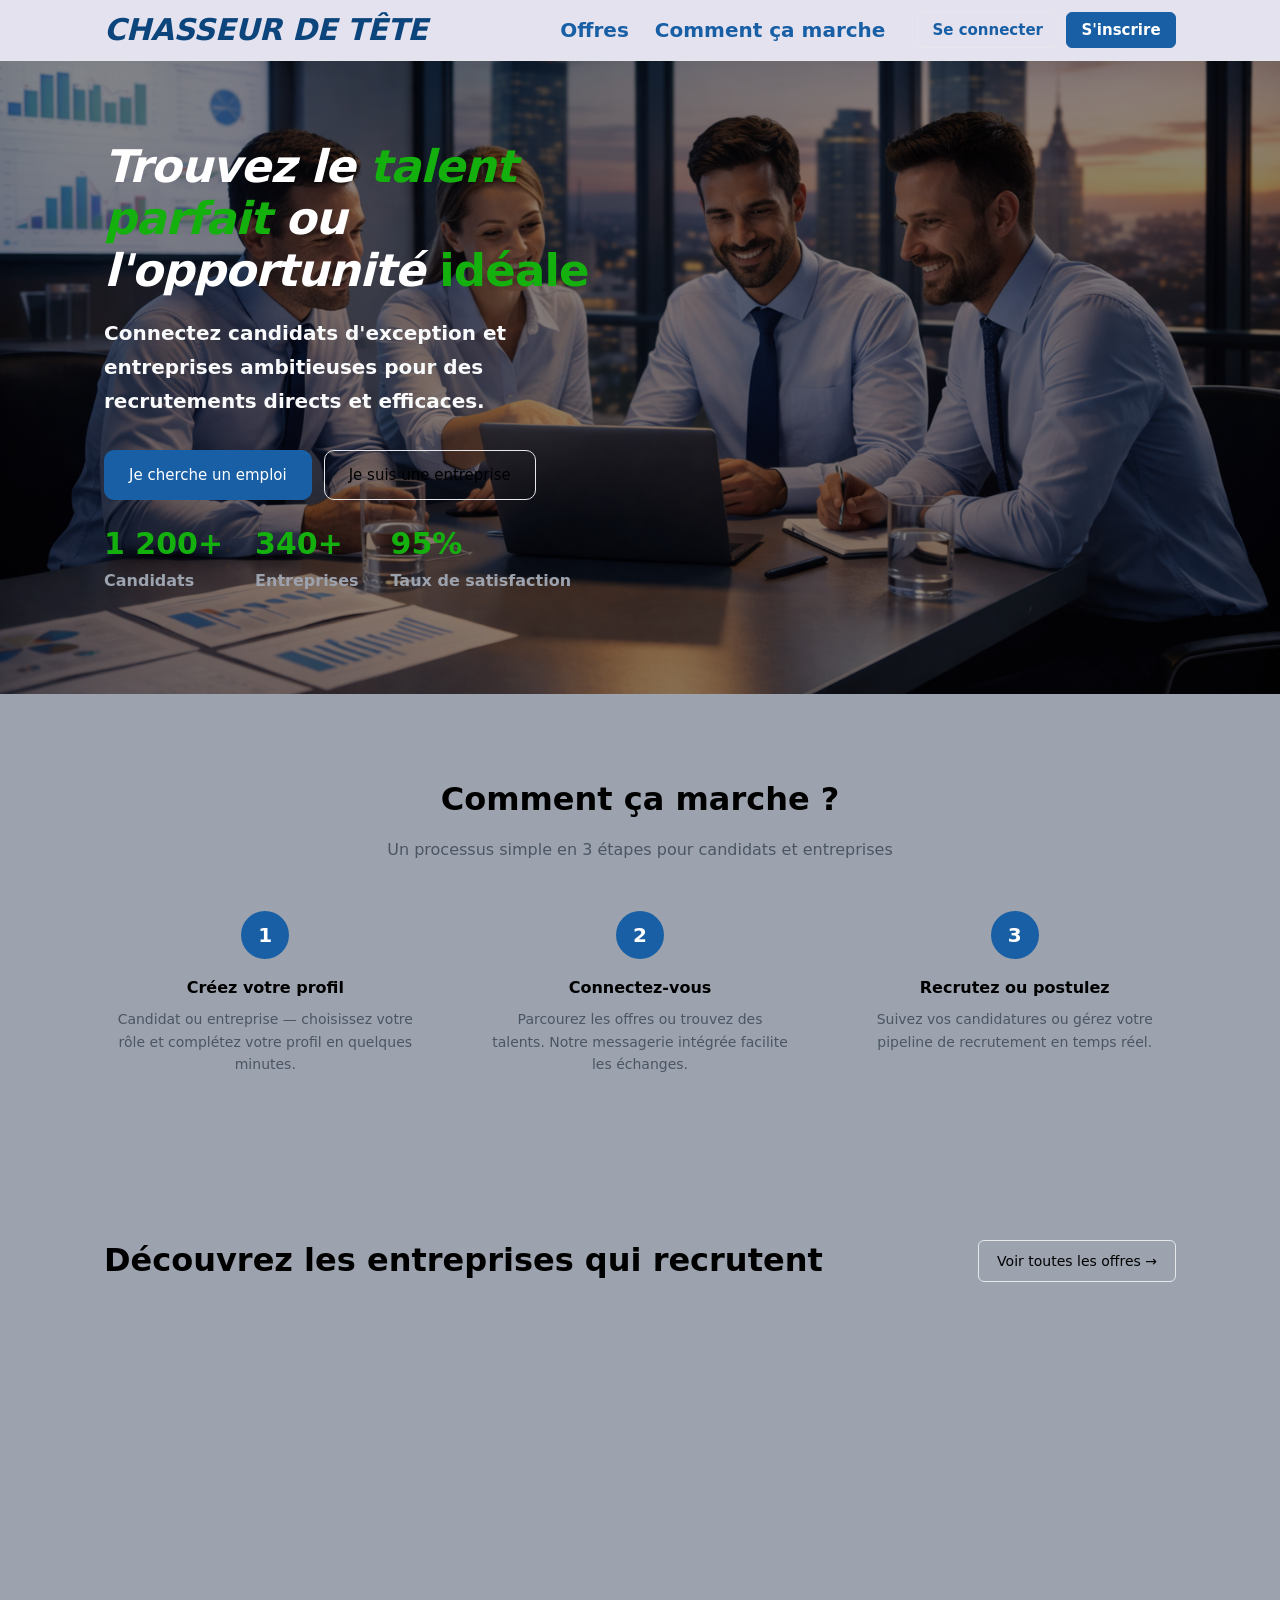
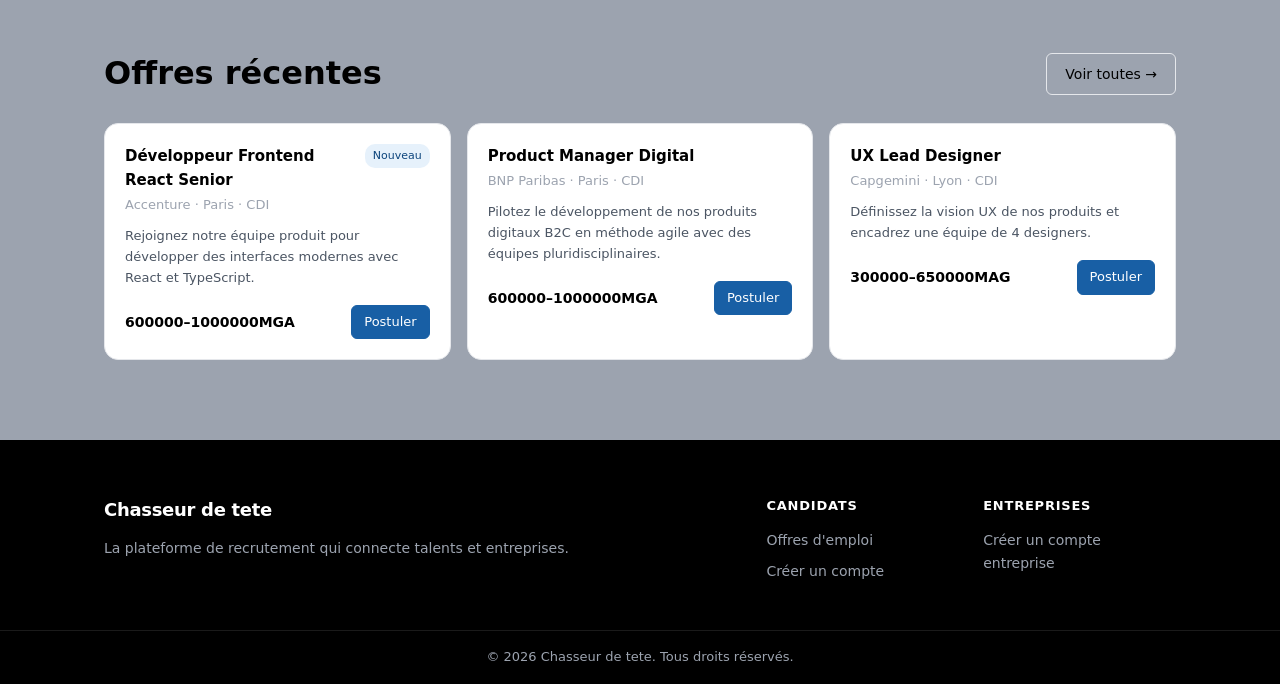
==== projetv/index.html @ a1a057a7 "firt" ====
<!DOCTYPE html>
<html lang="fr">
<head>
  <meta charset="UTF-8" />
  <meta name="viewport" content="width=device-width, initial-scale=1.0" />
  <title>Plateforme de recrutement</title>
  <link rel="stylesheet" href="style.css" />
</head>
<body>

  <!-- ════════ NAVBAR ════════ -->
  <nav class="navbar" id="navbar">
    <div class="container nav-inner">
      <a href="index.html" class="logo"><b><i> CHASSEUR DE TÊTE</i></b></a>
      <ul class="nav-links" id="navLinks">
        <li><a href="offres.html"><b>Offres</b></a></li>
        <li><a href="#comment-ca-marche"><b>Comment ça marche</b></a></li>
        <li id="navAuth">
          <a href="login.html" class="btn btn-outline"><b>Se connecter</b></a>
          <a href="register.html" class="btn btn-primary"><b>S'inscrire</b></a>
        </li>
      </ul>
      <button class="hamburger" id="hamburger" aria-label="Menu">
        <span></span><span></span><span></span>
      </button>
    </div>
  </nav>

  <!-- ════════ HERO ════════ -->
  <section class="hero">
    <div class="container hero-inner">
      <div class="hero-text">
        
        <h1><i>Trouvez le</i>  <span class="accent"><i>talent parfait</i></span> <i>ou l'opportunité</i> <span class="accent">idéale</span></h1>
        <p class="hero-sub"><b>Connectez candidats d'exception et entreprises ambitieuses pour des recrutements directs et efficaces.</b></p>
        <div class="hero-cta">
          <a href="register.html?role=candidat" class="btn btn-primary btn-lg">Je cherche un emploi</a>
          <a href="register.html?role=entreprise" class="btn btn-outline btn-lg">Je suis une entreprise</a>
        </div>
        <div class="hero-stats">
          <div class="stat"><span class="stat-num">1 200+</span><span class="stat-lbl"><b>Candidats</b></span></div>
          <div class="stat"><span class="stat-num">340+</span><span class="stat-lbl"><b>Entreprises</b></span></div>
          <div class="stat"><span class="stat-num">95%</span><span class="stat-lbl"><b>Taux de satisfaction</b></span></div>
        </div>
      </div>
      
    </div>
  </section>

  <!-- ════════ COMMENT ÇA MARCHE ════════ -->
  <section class="section" id="comment-ca-marche">
    <div class="container">
      <h2 class="section-title">Comment ça marche ?</h2>
      <p class="section-sub">Un processus simple en 3 étapes pour candidats et entreprises</p>
      <div class="steps">
        <div class="step">
          <div class="step-num">1</div>
          <h3>Créez votre profil</h3>
          <p>Candidat ou entreprise — choisissez votre rôle et complétez votre profil en quelques minutes.</p>
        </div>
        <div class="step-arrow">→</div>
        <div class="step">
          <div class="step-num">2</div>
          <h3>Connectez-vous</h3>
          <p>Parcourez les offres ou trouvez des talents. Notre messagerie intégrée facilite les échanges.</p>
        </div>
        <div class="step-arrow">→</div>
        <div class="step">
          <div class="step-num">3</div>
          <h3>Recrutez ou postulez</h3>
          <p>Suivez vos candidatures ou gérez votre pipeline de recrutement en temps réel.</p>
        </div>
      </div>
    </div>
  </section>

  <!-- ════════ ENTREPRISES INSCRITES ════════ -->
  <section class="section">
    <div class="container">
      <div class="section-header">
        <h2 class="section-title">Découvrez les entreprises qui recrutent</h2>
        <a href="offres.html" class="btn btn-outline">Voir toutes les offres →</a>
      </div>
      <div class="companies-grid" id="companiesGrid">
        <p class="empty-state">Chargement…</p>
      </div>
      <p class="text-sm text-muted" style="margin-top:16px">Les candidats doivent créer un compte pour postuler aux offres.</p>
    </div>
  </section>

  <!-- ════════ OFFRES RÉCENTES ════════ -->
  <section class="section bg-gray">
    <div class="container">
      <div class="section-header">
        <h2 class="section-title">Offres récentes</h2>
        <a href="offres.html" class="btn btn-outline">Voir toutes →</a>
      </div>
      <div class="offres-grid" id="offresGrid">
        <div class="offre-card">
          <div class="offre-top">
            <div>
              <h3 class="offre-titre">Développeur Frontend React Senior</h3>
              <p class="offre-meta">Accenture · Paris · CDI</p>
            </div>
            <span class="tag tag-blue">Nouveau</span>
          </div>
          <p class="offre-desc">Rejoignez notre équipe produit pour développer des interfaces modernes avec React et TypeScript.</p>
          <div class="offre-footer">
            <span class="salary">600000–1000000MGA</span>
            <a href="login.html" class="btn btn-primary btn-sm">Postuler</a>
          </div>
        </div>
        <div class="offre-card">
          <div class="offre-top">
            <div>
              <h3 class="offre-titre">Product Manager Digital</h3>
              <p class="offre-meta">BNP Paribas · Paris · CDI</p>
            </div>
          </div>
          <p class="offre-desc">Pilotez le développement de nos produits digitaux B2C en méthode agile avec des équipes pluridisciplinaires.</p>
          <div class="offre-footer">
            <span class="salary">600000–1000000MGA</span>
            <a href="login.html" class="btn btn-primary btn-sm">Postuler</a>
          </div>
        </div>
        <div class="offre-card">
          <div class="offre-top">
            <div>
              <h3 class="offre-titre">UX Lead Designer</h3>
              <p class="offre-meta">Capgemini · Lyon · CDI</p>
            </div>
          </div>
          <p class="offre-desc">Définissez la vision UX de nos produits et encadrez une équipe de 4 designers.</p>
          <div class="offre-footer">
            <span class="salary">300000–650000MAG</span>
            <a href="login.html" class="btn btn-primary btn-sm">Postuler</a>
          </div>
        </div>
      </div>
    </div>
  </section>

  <!-- ════════ FOOTER ════════ -->
  <footer class="footer">
    <div class="container footer-inner">
      <div class="footer-brand">
        <span class="logo">Chasseur de tete</span>
        <p>La plateforme de recrutement qui connecte talents et entreprises.</p>
      </div>
      <div class="footer-links">
        <div>
          <h4>Candidats</h4>
          <a href="offres.html">Offres d'emploi</a>
          <a href="register.html?role=candidat">Créer un compte</a>
        </div>
        <div>
          <h4>Entreprises</h4>
          <a href="register.html?role=entreprise">Créer un compte entreprise</a>
        </div>
      </div>
    </div>
    <div class="footer-bottom">
      <p>© 2026 Chasseur de tete. Tous droits réservés.</p>
    </div>
  </footer>

  <script src="main.js"></script>
  <script>
    async function loadCompanies() {
      const grid = document.getElementById('companiesGrid');
      if (!grid) return;
      grid.innerHTML = '<p class="empty-state">Chargement…</p>';
      try {
        const data = await HH.api('/entreprises/populaires');
        const companies = data.entreprises || [];
        if (!companies.length) {
          grid.innerHTML = '<p class="empty-state">Aucune entreprise visible pour le moment.</p>';
          return;
        }
        grid.innerHTML = companies.map(company => `
          <a href="offres.html?entreprise_id=${company.id}" class="company-card-link">
            <div class="company-card">
              <div class="company-logo">
                ${company.logo_url ? `<img src="${company.logo_url}" alt="Logo ${company.nom}" />` : `<span>${(company.nom || '??').slice(0,2).toUpperCase()}</span>`}
              </div>
              <div class="company-info">
                <h3>${company.nom || 'Entreprise'}</h3>
                <p>${company.secteur || 'Secteur non précisé'}</p>
              </div>
              <span class="tag tag-green">${company.offres_disponibles || 0} poste${company.offres_disponibles > 1 ? 's' : ''}</span>
            </div>
          </a>
        `).join('');
      } catch (err) {
        grid.innerHTML = '<p class="empty-state">Impossible de charger les entreprises.</p>';
      }
    }
    loadCompanies();
  </script>
</body>
</html>
---- projetv/style.css ----
/* ══════════════════════════════════════
   HeadHunter — Design System CSS
   ══════════════════════════════════════ */

/* ─── Reset & Base ─────────────────── */

*, *::before, *::after { box-sizing: border-box; margin: 0; padding: 0; }
:root {
  --blue-50:  #E6F1FB; --blue-400: #378ADD; --blue-600: #185FA5; --blue-800: #0C447C;
  --teal-50:  #E1F5EE; --teal-600: #14b10e;
  --amber-50: #FAEEDA; --amber-600:#382102;
  --gray-50:  #f9fafb; --gray-100: #F3F4F6; --gray-200: #E5E7EB;
  --gray-400: #9CA3AF; --gray-600: #4B5563; --gray-900: #000000;
  --green-50: #EAF3DE; --green-700:#27500A;
  --red-50:   #FCEBEB; --red-600:  #6b0202;
  --white:    #FFFFFF;
  --radius-sm: 6px; --radius-md: 10px; --radius-lg: 14px;
  --shadow:   0 1px 3px rgba(0,0,0,.08), 0 1px 2px rgba(0,0,0,.04);
  --shadow-md:0 4px 16px rgba(0,0,0,.08);
  --font: 'Inter', system-ui, -apple-system, sans-serif;
  --transition: .15s ease;
}
html { scroll-behavior: smooth; }
body { font-family: var(--font); font-size: 15px; color: var(--gray-900); background: var(--white); line-height: 1.6; }
a { text-decoration: none; color: inherit; }
img { max-width: 100%; }
ul { list-style: none; }

/* ─── Container ─────────────────────── */
.container { max-width: 1120px; margin: 0 auto; padding: 0 24px; }
.section { padding: 80px 0; }
.bg-gray { background: var(--gray-50); }

/* ─── Login page background ───────────────── */
.form-page { position: relative; min-height: 100vh; display: flex; align-items: center; justify-content: center; background-image: url('3.png'); background-size: cover; background-position: center; background-repeat: no-repeat; }
.form-page::after { content: ''; position: absolute; inset: 0; background: rgba(0,0,0,0.45); }
.form-card { position: relative; z-index: 1; }

.form-card { max-width: 430px; width: 100%; padding: 30px; background: rgba(255,255,255,0.95); border-radius: var(--radius-md); box-shadow: var(--shadow-md); }
.form-title { font-size: 28px; margin-bottom: 10px; }
.form-sub { color: var(--gray-600); margin-bottom: 24px; }

/* ─── Buttons ───────────────────────── */
.btn {
  display: inline-flex; align-items: center; justify-content: center;
  gap: 6px; padding: 9px 18px; border-radius: var(--radius-sm);
  font-size: 14px; font-weight: 500; cursor: pointer;
  border: 1px solid transparent; transition: all var(--transition);
  white-space: nowrap;
}
.nav-links .btn {
  min-width: 110px; max-width: 150px; font-size: 15px; line-height: 1.2;
  padding: 8px 14px;
  text-align: center;
}
.btn-primary { background: var(--blue-600); color: var(--white); border-color: var(--blue-600); }
.nav-links li a.btn-primary { color: var(--white); }
.btn-primary:hover { background: var(--blue-800); border-color: var(--blue-800); }
.btn-outline { background: transparent; color: var(--gray-900); border-color: var(--gray-200); }
.btn-outline:hover { background: var(--gray-100); }
.btn-lg { padding: 12px 24px; font-size: 15px; border-radius: var(--radius-md); }
.btn-sm { padding: 6px 12px; font-size: 13px; }
.btn-danger { background: var(--red-50); color: var(--red-600); border-color: #F09595; }
.btn-danger:hover { background: #F7C1C1; }
.btn-success { background: var(--green-50); color: var(--green-700); border-color: #C0DD97; }
.btn:disabled { opacity: .55; cursor: not-allowed; }

/* ─── Navbar ────────────────────────── */
.navbar {
  position: sticky; top: 0; z-index: 100;
  background: rgb(228, 226, 238); backdrop-filter: blur(10px);
  border-bottom: 1px solid var(--gray-200);
}
.nav-inner { display: flex; align-items: center; height: 60px; gap: 32px; }
.logo { font-size: 30px; font-weight: 600; color: var(--blue-800); letter-spacing: -.3px; }
.nav-links { display: flex; align-items: center; gap: 6px; margin-left: auto; }
.nav-links li a { font-size: 20px; color: var(--blue-600); padding: 6px 10px; border-radius: var(--radius-sm); }
.nav-links li a:hover { color: var(--gray-900); background: var(--gray-100); }
.nav-links #navAuth { display: flex; gap: 8px; margin-left: 16px; }
.hamburger { display: none; flex-direction: column; gap: 5px; background: none; border: none; cursor: pointer; padding: 4px; }
.hamburger span { display: block; width: 22px; height: 2px; background: var(--gray-600); border-radius: 2px; transition: var(--transition); }

/* ─── Hero ──────────────────────────── ato manovalokooo soratra bee amn acceuil io s fond */
.hero { position: relative; padding: 80px 0 100px; overflow: hidden; background-image: url('oz.png'); background-size: cover; background-position: center; background-repeat: no-repeat; }
.hero::after { content: ''; position: absolute; inset: 0; background: rgba(0,0,0,0.45); pointer-events: none; }
.hero-inner { position: relative; z-index: 1; display: grid; grid-template-columns: 1fr 1fr; gap: 64px; align-items: center; }
.hero-text { max-width: 520px; }
.badge { display: inline-block; font-size: 12px; font-weight: 500; padding: 4px 12px; background: var(--blue-50); color: var(--blue-800); border: 1px solid #B5D4F4; border-radius: 20px; margin-bottom: 20px; }
h1 { font-size: 45px; font-weight: 650; line-height: 1.15; letter-spacing: -.8px; color: var(--white); margin-bottom: 20px; }
.accent { color: var(--teal-600); } /* etooooooooooo*/
.hero-sub { font-size: 20px; color: var(--gray-50); line-height: 1.7; margin-bottom: 32px; }
.hero-cta { display: flex; gap: 12px; flex-wrap: wrap; margin-bottom: 20px; }
.hero-stats { display: flex; gap: 32px; }
.stat { display: flex; flex-direction: column; }
.stat-num { font-size: 30px; font-weight: 700; color: var(--teal-600); }
.stat-lbl { font-size: 16px; color: var(--gray-400); }

/* Hero visual */
.hero-visual { position: relative; height: 380px; }
.hero-card {
  position: absolute; background: var(--white); border: 1px solid var(--gray-200);
  border-radius: var(--radius-lg); padding: 16px 20px; display: flex;
  align-items: center; gap: 12px; box-shadow: var(--shadow-md);
  min-width: 260px;
}
.hero-card.offset  { top: 120px; right: 0; }
.hero-card.offset2 { top: 240px; left: 40px; flex-direction: column; align-items: flex-start; }
.card-avatar {
  width: 40px; height: 40px; border-radius: 50%; background: var(--blue-50);
  color: var(--blue-800); display: flex; align-items: center; justify-content: center;
  font-size: 13px; font-weight: 600; flex-shrink: 0;
}
.card-avatar.amber { background: var(--amber-50); color: var(--amber-600); }
.card-name { font-size: 14px; font-weight: 500; color: var(--gray-900); }
.card-role { font-size: 12px; color: var(--gray-400); }
.card-title { font-size: 14px; font-weight: 500; color: var(--gray-900); }
.card-company { font-size: 12px; color: var(--gray-400); margin: 4px 0 10px; }
.badge-green { font-size: 11px; padding: 3px 8px; background: var(--green-50); color: var(--green-700); border-radius: 10px; margin-left: auto; }
.badge-blue  { font-size: 11px; padding: 3px 8px; background: var(--blue-50);  color: var(--blue-800);  border-radius: 10px; margin-left: auto; }

/* ─── Sections ──────────────────────── */
.section{background-color: var(--gray-400);}
.section-title { font-size: 32px; font-weight: 700; text-align: center; margin-bottom: 12px; }
.section-sub   { text-align: center; color: var(--gray-600); margin-bottom: 48px; font-size: 16px; }
.section-header { display: flex; justify-content: space-between; align-items: center; margin-bottom: 24px; }
.section-header .section-title { margin-bottom: 0; text-align: left; }

/* Steps */
.steps { display: flex; align-items: flex-start; gap: 16px; }
.step { flex: 1; text-align: center; padding: 0 12px; }
.step-num { width: 48px; height: 48px; border-radius: 50%; background: var(--blue-600); color: var(--white); font-size: 20px; font-weight: 700; display: flex; align-items: center; justify-content: center; margin: 0 auto 16px; }
.step h3 { font-size: 16px; font-weight: 600; margin-bottom: 8px; }
.step p  { font-size: 14px; color: var(--gray-600); }
.step-arrow { font-size: 24px; color: var(--gray-400); margin-top: 14px; flex-shrink: 0; }

/* ─── Offres Grid ───────────────────── */
.offres-grid { display: grid; grid-template-columns: repeat(3, 1fr); gap: 16px; }
.offre-card  { background: var(--white); border: 1px solid var(--gray-200); border-radius: var(--radius-lg); padding: 20px; transition: box-shadow var(--transition); }
.offre-card:hover { box-shadow: var(--shadow-md); }
.offre-top   { display: flex; justify-content: space-between; align-items: flex-start; gap: 10px; margin-bottom: 10px; }
.offre-titre { font-size: 15px; font-weight: 600; color: var(--gray-900); }
.offre-meta  { font-size: 13px; color: var(--gray-400); margin-top: 3px; }
.offre-desc  { font-size: 13px; color: var(--gray-600); line-height: 1.6; margin-bottom: 16px; }
.offre-footer{ display: flex; justify-content: space-between; align-items: center; }
.salary      { font-size: 14px; font-weight: 600; color: var(--gray-900); }
.tag         { font-size: 11px; padding: 3px 8px; border-radius: 10px; white-space: nowrap; }
.tag-blue    { background: var(--blue-50); color: var(--blue-800); }
.tag-green   { background: var(--green-50); color: var(--green-700); }
.tag-amber   { background: var(--amber-50); color: var(--amber-600); }
.tag-gray    { background: var(--gray-100); color: var(--gray-600); }
.tag-red     { background: var(--red-50); color: var(--red-600); }

/* ─── Forms ─────────────────────────── login atooooooooooooooooooooooooooooooooooo */
.form-page { position: relative; min-height: 100vh; display: flex; align-items: center; justify-content: center; background-image: url('3.png'); background-size: cover; background-position: center; background-repeat: no-repeat; padding: 24px; }
.form-page::after { content: ''; position: absolute; inset: 0; background: rgba(0,0,0,0.45); }
.form-card { position: relative; z-index: 1; background-color: #fcfffe; border: 1px solid var(--gray-900); border-radius: var(--radius-lg); padding: 36px 32px; width: 100%; max-width: 440px; }
.form-logo { text-align: center; margin-bottom: 24px; }
.form-logo .logo { font-size: 18px; }
.form-title { font-size: 25px; color: #000000;   font-weight: 600; text-align: center; margin-bottom: 6px; }
.form-sub   { font-size: 14px; color: var(--blue-800); text-align: center; margin-bottom: 24px; }
.form-group { margin-bottom: 16px; }
.form-label { display: block; font-size: 11px; font-weight: 500; text-transform: uppercase; letter-spacing: .04em; color: var(--gray-900); margin-bottom: 6px; }
.form-input {
  width: 100%; height: 40px; padding: 0 12px; font-size: 14px;
  border: 1px solid var(--gray-900); border-radius: var(--radius-sm);
  background: var(--gray-50); color: var(--gray-900);
  transition: border-color var(--transition), box-shadow var(--transition);
  outline: none;
}
.form-input:focus { border-color: var(--blue-400); box-shadow: 0 0 0 3px rgba(55,138,221,.12); background: var(--white); }

.companies-grid { display: grid; grid-template-columns: repeat(4, minmax(0, 1fr)); gap: 16px; }
.company-card-link { text-decoration: none; color: inherit; display: block; }
.company-card-link:hover .company-card { box-shadow: var(--shadow-md); transform: translateY(-2px); }
.company-card { display: flex; align-items: center; gap: 14px; padding: 18px; background: var(--white); border: 1px solid var(--gray-200); border-radius: var(--radius-lg); transition: box-shadow var(--transition), transform var(--transition); }
.company-card:hover { box-shadow: var(--shadow-md); }
.company-logo { width: 56px; height: 56px; min-width: 56px; border-radius: 16px; background: var(--gray-100); display: flex; align-items: center; justify-content: center; overflow: hidden; }
.company-logo img { width: 100%; height: 100%; object-fit: cover; }
.company-logo span { font-size: 18px; font-weight: 700; color: var(--gray-700); }
.company-info h3 { font-size: 16px; margin: 0 0 4px; }
.company-info p { margin: 0; font-size: 13px; color: var(--gray-500); }
@media (max-width: 1024px) {
  .companies-grid { grid-template-columns: repeat(2, minmax(0, 1fr)); }
}
@media (max-width: 720px) {
  .companies-grid { grid-template-columns: 1fr; }
  .company-card { flex-direction: column; align-items: flex-start; }
}
.form-input.error { border-color: #E24B4A; }
textarea.form-input { height: auto; padding: 10px 12px; resize: vertical; }
select.form-input  { cursor: pointer; }
.form-error { font-size: 12px; color: var(--red-600); margin-top: 4px; }
.form-btn   { width: 100%; margin-top: 8px; }
.form-divider { display: flex; align-items: center; gap: 12px; margin: 20px 0; }
.form-divider::before, .form-divider::after { content: ''; flex: 1; height: 1px; background: var(--gray-200); }
.form-divider span { font-size: 12px; color: var(--gray-400); }
.form-link { text-align: center; font-size: 13px; color: var(--gray-400); margin-top: 20px; }
.form-link a { color: var(--blue-600); font-weight: 500; }
.form-link a:hover { text-decoration: underline; }

/* Password input with toggle */
.password-input-container {
  position: relative;
  display: flex;
  align-items: center;
}
.password-toggle {
  position: absolute;
  right: 12px;
  top: 50%;
  transform: translateY(-50%);
  background: none;
  border: none;
  cursor: pointer;
  padding: 4px;
  color: var(--gray-400);
  font-size: 16px;
  transition: color var(--transition);
  display: flex;
  align-items: center;
  justify-content: center;
}
.password-toggle:hover {
  color: var(--gray-600);
}
.password-toggle .eye-icon {
  font-size: 18px;
  line-height: 1;
}
.form-input.with-password-toggle {
  padding-right: 44px;
}

/* Role selector */
.role-grid { display: flex; flex-direction: column; gap: 8px; margin-bottom: 20px; }
.role-btn  {
  display: block; width: 100%; padding: 12px 16px; text-align: left;
  background: var(--white); border: 1px solid var(--gray-200);
  border-radius: var(--radius-sm); cursor: pointer; transition: all var(--transition);
}
.role-btn:hover { border-color: var(--blue-400); background: var(--blue-50); }
.role-btn.active { border-color: var(--blue-400); background: var(--blue-50); }
.role-btn .role-label { font-size: 14px; font-weight: 500; color: var(--gray-900); display: block; }
.role-btn .role-desc  { font-size: 12px; color: var(--gray-400); margin-top: 2px; display: block; }

/* ─── Dashboard layout ──────────────── */
.dashboard { display: flex; min-height: 100vh; background: var(--gray-50); }
.sidebar   { width: 220px; flex-shrink: 0; background: var(--white); border-right: 1px solid var(--gray-200); padding: 20px 0; }
.sidebar-logo { padding: 0 20px 20px; font-size: 15px; font-weight: 600; color: var(--blue-800); border-bottom: 1px solid var(--gray-100); margin-bottom: 12px; }
.sidebar-nav a {
  display: flex; align-items: center; gap: 10px; padding: 9px 20px;
  font-size: 14px; color: var(--gray-600); transition: all var(--transition);
}
.sidebar-nav a:hover, .sidebar-nav a.active { color: var(--gray-900); background: var(--gray-50); }
.sidebar-nav a.active { font-weight: 500; border-right: 2px solid var(--blue-600); }
.main-content { flex: 1; padding: 28px; overflow-y: auto; }
.main { flex: 1; overflow-y: auto; }
.page-title  { font-size: 20px; font-weight: 600; margin-bottom: 4px; color: var(--gray-900); }
.page-sub    { font-size: 14px; color: var(--gray-400); margin-bottom: 24px; }

/* Stats grid */
.stats-grid { display: grid; grid-template-columns: repeat(4, 1fr); gap: 14px; margin-bottom: 24px; }
.stat-card  { background: var(--white); border: 1px solid var(--gray-200); border-radius: var(--radius-md); padding: 18px; }
.stat-card .stat-num { font-size: 28px; font-weight: 700; color: var(--gray-900); }
.stat-card .stat-lbl { font-size: 13px; color: var(--gray-400); margin-top: 2px; }

/* Cards */
.card { background: var(--white); border: 1px solid var(--gray-200); border-radius: var(--radius-lg); padding: 20px; }
.card-title { font-size: 15px; font-weight: 600; margin-bottom: 16px; }
.grid-2  { display: grid; grid-template-columns: 1fr 1fr; gap: 16px; }
.grid-3  { display: grid; grid-template-columns: 1fr 1fr 1fr; gap: 16px; }

/* Table */
.table-wrap { overflow-x: auto; }
table { width: 100%; border-collapse: collapse; font-size: 14px; }
thead th { text-align: left; padding: 10px 14px; font-size: 12px; font-weight: 500; color: var(--gray-600); background: var(--gray-50); text-transform: uppercase; letter-spacing: .04em; border-bottom: 1px solid var(--gray-200); }
tbody td { padding: 12px 14px; border-bottom: 1px solid var(--gray-100); color: var(--gray-900); }
tbody tr:hover td { background: var(--gray-50); }
tbody tr:last-child td { border-bottom: none; }

/* Kanban */
.kanban { display: grid; grid-template-columns: repeat(4, 1fr); gap: 14px; }
.kanban-col { background: var(--gray-50); border-radius: var(--radius-md); padding: 14px; min-height: 400px; }
.kanban-col-title { font-size: 12px; font-weight: 500; text-transform: uppercase; letter-spacing: .04em; color: var(--gray-600); margin-bottom: 12px; display: flex; align-items: center; justify-content: space-between; }
.kanban-card { background: var(--white); border: 1px solid var(--gray-200); border-radius: var(--radius-sm); padding: 12px; margin-bottom: 8px; cursor: grab; transition: box-shadow var(--transition); }
.kanban-card:hover { box-shadow: var(--shadow); }
.kanban-card.dragging { opacity: .45; box-shadow: var(--shadow-md); }
.kanban-col.drag-over { background: var(--blue-50); border: 2px dashed var(--blue-400); }
.k-name { font-size: 13px; font-weight: 500; color: var(--gray-900); }
.k-sub  { font-size: 11px; color: var(--gray-400); margin-top: 2px; }

/* Messages */
.messagerie { display: flex; height: calc(100vh - 60px); }
.conv-list  { width: 280px; border-right: 1px solid var(--gray-200); overflow-y: auto; }
.conv-item  { display: flex; gap: 12px; padding: 14px 16px; border-bottom: 1px solid var(--gray-100); cursor: pointer; transition: background var(--transition); }
.conv-item:hover, .conv-item.active { background: var(--blue-50); }
.conv-avatar { width: 38px; height: 38px; border-radius: 50%; background: var(--blue-50); color: var(--blue-800); display: flex; align-items: center; justify-content: center; font-size: 13px; font-weight: 600; flex-shrink: 0; }
.conv-name   { font-size: 14px; font-weight: 500; color: var(--gray-900); }
.conv-last   { font-size: 12px; color: var(--gray-400); margin-top: 2px; white-space: nowrap; overflow: hidden; text-overflow: ellipsis; max-width: 160px; }
.chat-area   { flex: 1; display: flex; flex-direction: column; }
.chat-header { height: 56px; border-bottom: 1px solid var(--gray-200); display: flex; align-items: center; padding: 0 20px; gap: 12px; }
.chat-messages { flex: 1; overflow-y: auto; padding: 20px; display: flex; flex-direction: column; gap: 12px; }
.msg-row    { display: flex; }
.msg-row.mine { justify-content: flex-end; }
.msg-bubble { max-width: 60%; padding: 10px 14px; border-radius: var(--radius-md); font-size: 14px; line-height: 1.5; }
.msg-bubble.theirs { background: var(--gray-100); color: var(--gray-900); border-radius: 4px var(--radius-md) var(--radius-md) var(--radius-md); }
.msg-bubble.mine   { background: var(--blue-600); color: var(--white); border-radius: var(--radius-md) 4px var(--radius-md) var(--radius-md); }
.msg-time   { font-size: 11px; color: var(--gray-400); margin-top: 4px; }
.msg-time.mine { color: rgba(255,255,255,.6); }
.chat-input-row { padding: 16px; border-top: 1px solid var(--gray-200); display: flex; gap: 10px; }

/* Filters sidebar */
.filters-sidebar { width: 220px; flex-shrink: 0; background: var(--white); border-right: 1px solid var(--gray-200); padding: 20px; }
.filter-label { font-size: 11px; font-weight: 500; text-transform: uppercase; letter-spacing: .04em; color: var(--gray-600); margin-bottom: 6px; display: block; margin-top: 14px; }
.filter-label:first-child { margin-top: 0; }

/* Pills / Tabs */
.pills { display: flex; gap: 6px; flex-wrap: wrap; margin-bottom: 16px; }
.pill { padding: 5px 12px; font-size: 13px; border: 1px solid var(--gray-200); border-radius: 20px; cursor: pointer; background: var(--white); color: var(--gray-600); transition: all var(--transition); }
.pill:hover { border-color: var(--gray-400); }
.pill.active { background: var(--blue-600); color: var(--white); border-color: var(--blue-600); }

/* Badges statut */
.statut { font-size: 12px; padding: 3px 8px; border-radius: 10px; font-weight: 500; }
.statut-envoyee     { background: var(--gray-100);   color: var(--gray-600); }
.statut-vue         { background: var(--blue-50);    color: var(--blue-800); }
.statut-shortlistee { background: var(--amber-50);   color: var(--amber-600); }
.statut-entretien   { background: #EEEDFE;            color: #3C3489; }
.statut-acceptee    { background: var(--green-50);   color: var(--green-700); }
.statut-refusee     { background: var(--red-50);     color: var(--red-600); }

/* Alerts / Toasts */
.toast-container { position: fixed; top: 76px; right: 20px; z-index: 999; display: flex; flex-direction: column; gap: 8px; }
.toast { padding: 12px 16px; border-radius: var(--radius-sm); font-size: 14px; font-weight: 500; box-shadow: var(--shadow-md); display: flex; align-items: center; gap: 10px; min-width: 260px; animation: slideIn .2s ease; }
.toast-success { background: var(--green-50); color: var(--green-700); border: 1px solid #C0DD97; }
.toast-error   { background: var(--red-50);   color: var(--red-600);   border: 1px solid #F09595; }
.toast-info    { background: var(--blue-50);  color: var(--blue-800);  border: 1px solid #B5D4F4; }
@keyframes slideIn { from { opacity: 0; transform: translateX(20px); } to { opacity: 1; transform: translateX(0); } }

/* Pagination */
.pagination { display: flex; justify-content: center; align-items: center; gap: 8px; margin-top: 24px; }
.page-btn { width: 36px; height: 36px; border-radius: var(--radius-sm); border: 1px solid var(--gray-200); background: var(--white); font-size: 14px; cursor: pointer; display: flex; align-items: center; justify-content: center; transition: all var(--transition); }
.page-btn:hover { background: var(--gray-100); }
.page-btn.active { background: var(--blue-600); color: var(--white); border-color: var(--blue-600); }
.page-btn:disabled { opacity: .4; cursor: not-allowed; }

/* Progress bar */
.progress-bar { height: 6px; background: var(--gray-200); border-radius: 3px; overflow: hidden; }
.progress-fill { height: 100%; background: var(--blue-600); border-radius: 3px; transition: width .4s ease; }

/* Avatar initiales */
.avatar { width: 36px; height: 36px; border-radius: 50%; background: var(--blue-50); color: var(--blue-800); display: flex; align-items: center; justify-content: center; font-size: 13px; font-weight: 600; flex-shrink: 0; }
.avatar-lg { width: 52px; height: 52px; font-size: 18px; }

/* Utility */
.flex { display: flex; } .items-center { align-items: center; } .justify-between { justify-content: space-between; }
.gap-2 { gap: 8px; } .gap-3 { gap: 12px; } .gap-4 { gap: 16px; }
.mt-1 { margin-top: 4px; } .mt-2 { margin-top: 8px; } .mt-3 { margin-top: 12px; } .mt-4 { margin-top: 16px; }
.mb-2 { margin-bottom: 8px; } .mb-3 { margin-bottom: 12px; } .mb-4 { margin-bottom: 16px; }
.text-sm { font-size: 13px; } .text-xs { font-size: 12px; }
.text-muted { color: var(--gray-400); } .text-primary { color: var(--gray-900); }
.font-medium { font-weight: 500; } .font-bold { font-weight: 700; }
.divider { height: 1px; background: var(--gray-200); margin: 16px 0; }
.empty-state { text-align: center; padding: 48px 20px; color: var(--gray-400); font-size: 14px; }

/* Footer */
.footer { background: var(--gray-900); color: #fff; padding: 56px 0 0; }
.footer-inner { display: grid; grid-template-columns: 1.5fr 1fr; gap: 48px; padding-bottom: 40px; }
.footer-brand .logo { color: var(--white); font-size: 18px; display: block; margin-bottom: 12px; }
.footer-brand p { font-size: 14px; color: var(--gray-400); line-height: 1.6; }
.footer-links { display: grid; grid-template-columns: 1fr 1fr; gap: 24px; }
.footer-links h4 { font-size: 13px; font-weight: 600; color: var(--white); margin-bottom: 12px; text-transform: uppercase; letter-spacing: .06em; }
.footer-links a { display: block; font-size: 14px; color: var(--gray-400); margin-bottom: 8px; transition: color var(--transition); }
.footer-links a:hover { color: var(--white); }
.footer-bottom { border-top: 1px solid rgba(255,255,255,.1); padding: 16px 24px; text-align: center; font-size: 13px; color: var(--gray-400); }

/* ─── Responsive ─────────────────────── */
@media (max-width: 1024px) {
  .offres-grid { grid-template-columns: repeat(2, 1fr); }
  .stats-grid  { grid-template-columns: repeat(2, 1fr); }
  .kanban      { grid-template-columns: repeat(2, 1fr); }
}
@media (max-width: 768px) {
  h1 { font-size: 30px; }
  .hero-inner { grid-template-columns: 1fr; }
  .hero-visual { display: none; }
  .steps { flex-direction: column; }
  .step-arrow { display: none; }
  .offres-grid { grid-template-columns: 1fr; }
  .grid-2, .grid-3 { grid-template-columns: 1fr; }
  .nav-inner { flex-wrap: wrap; justify-content: space-between; gap: 12px; }
  .logo { font-size: 20px; }
  .nav-links { display: none; position: absolute; top: 60px; left: 0; right: 0; background: var(--white); flex-direction: column; padding: 12px 16px; border-bottom: 1px solid var(--gray-200); box-shadow: var(--shadow-md); z-index: 99; }
  .nav-links.open { display: flex; }
  .nav-links li a { font-size: 16px; padding: 8px 12px; }
  .nav-links #navAuth { flex-direction: column; margin-left: 0; }
  .hamburger { display: flex; margin-left: auto; }
  .dashboard { flex-direction: column; }
  .sidebar { width: 100%; border-right: none; border-bottom: 1px solid var(--gray-200); }
  .sidebar-nav { display: flex; overflow-x: auto; }
  .kanban { grid-template-columns: 1fr; }
  .conv-list { width: 100%; height: 200px; border-right: none; border-bottom: 1px solid var(--gray-200); }
  .messagerie { flex-direction: column; }
  .stats-grid { grid-template-columns: repeat(2, 1fr); }
}
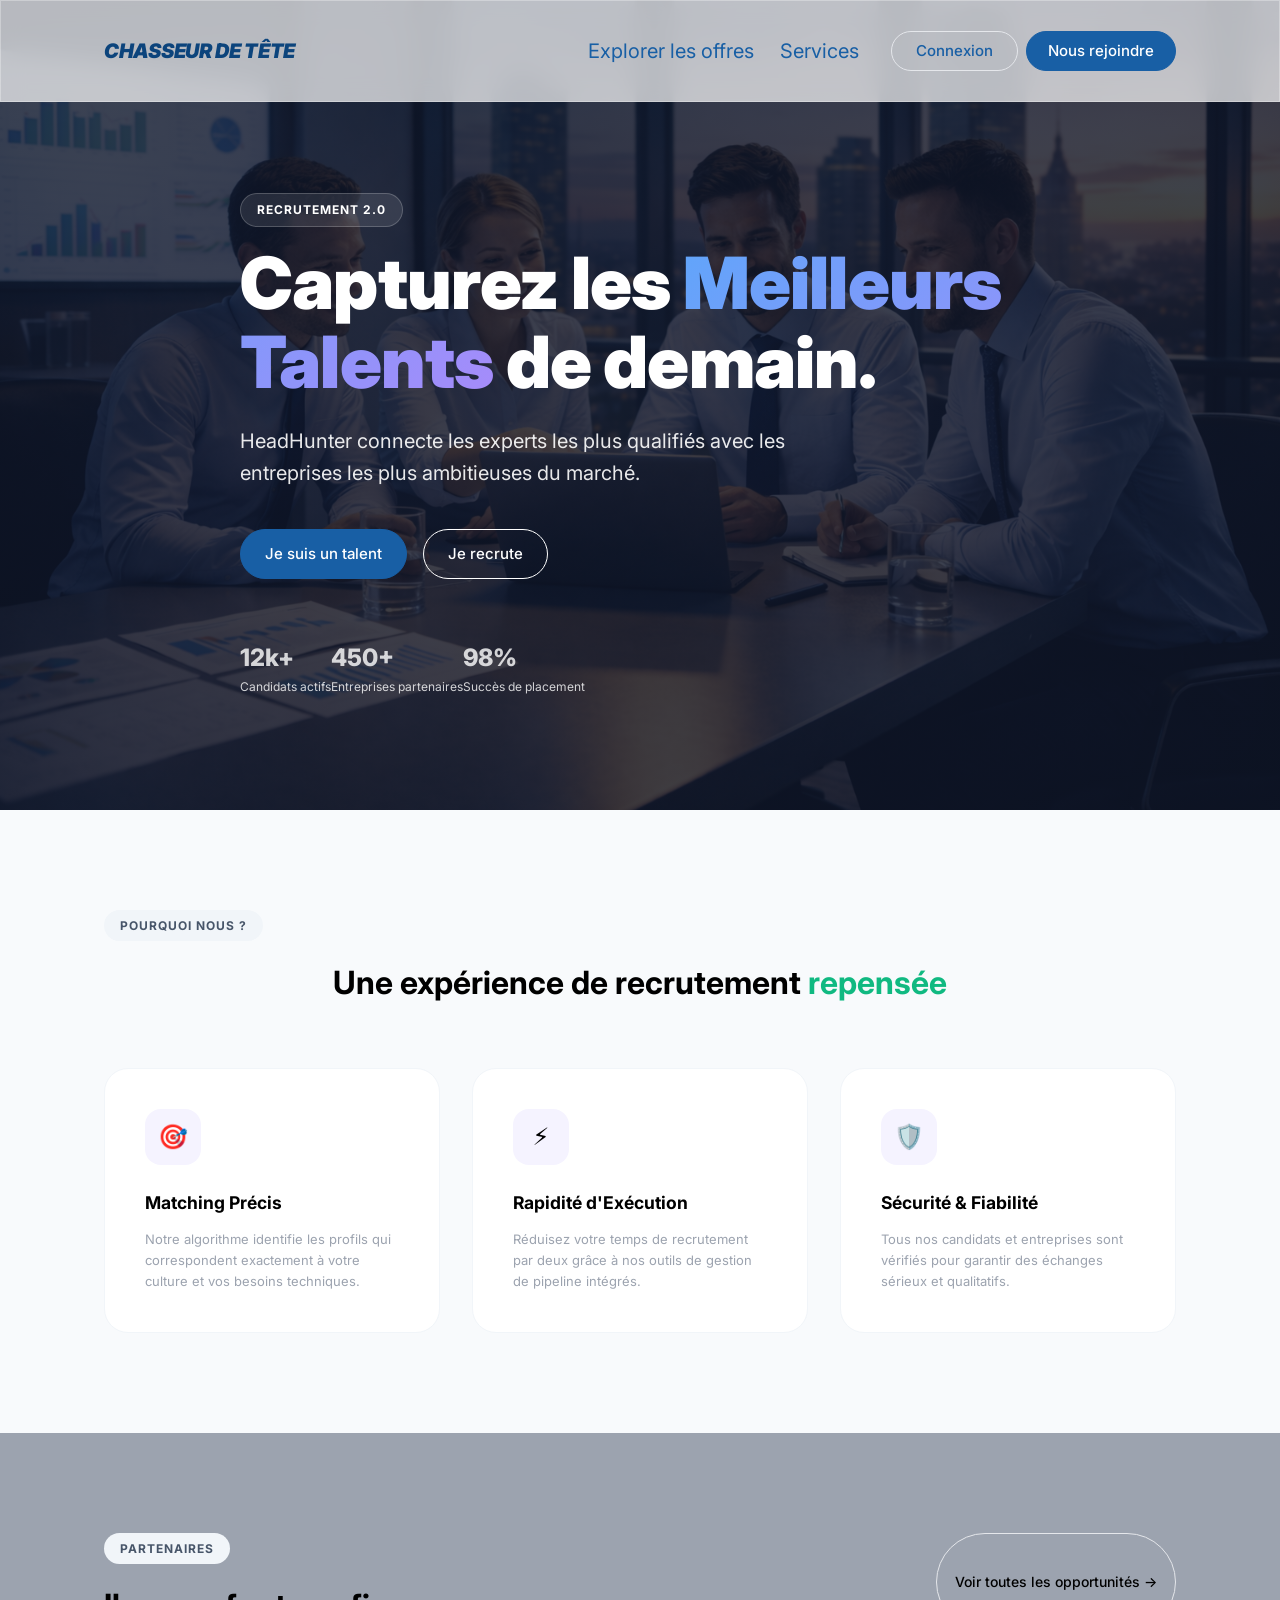
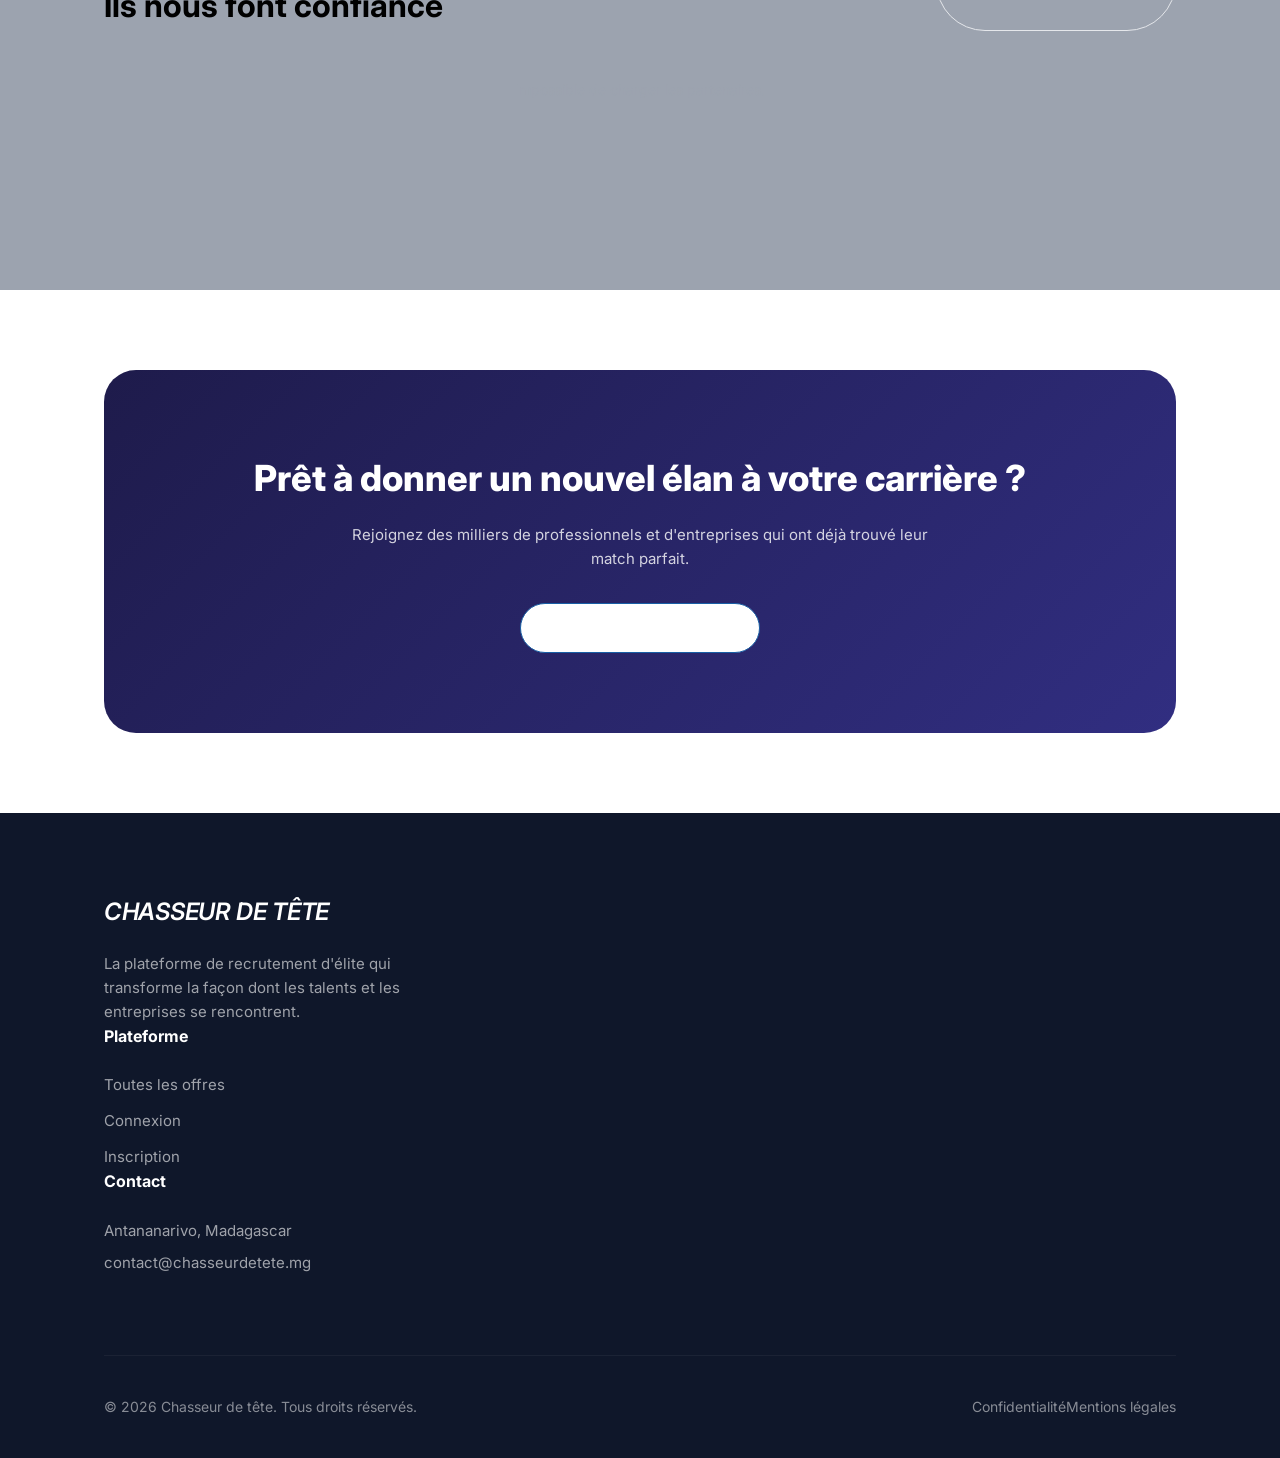
==== commit 188050b2: "vaovao" ====
--- a/projetv/index.html
+++ b/projetv/index.html
@@ -3,164 +3,128 @@
 <head>
   <meta charset="UTF-8" />
   <meta name="viewport" content="width=device-width, initial-scale=1.0" />
-  <title>Plateforme de recrutement</title>
+  <title>HeadHunter — L'élite du recrutement</title>
   <link rel="stylesheet" href="style.css" />
+  <link rel="stylesheet" href="https://fonts.googleapis.com/css2?family=Inter:wght@400;500;600;700;800;900&display=swap">
 </head>
 <body>
 
   <!-- ════════ NAVBAR ════════ -->
-  <nav class="navbar" id="navbar">
+  <nav class="navbar glass" style="position: fixed; top: 0; z-index: 1000; width: 100%;">
     <div class="container nav-inner">
-      <a href="index.html" class="logo"><b><i> CHASSEUR DE TÊTE</i></b></a>
+      <a href="index.html" class="logo" style="font-size: 20px; font-weight: 900;"><i>CHASSEUR DE TÊTE</i></a>
       <ul class="nav-links" id="navLinks">
-        <li><a href="offres.html"><b>Offres</b></a></li>
-        <li><a href="#comment-ca-marche"><b>Comment ça marche</b></a></li>
+        <li><a href="offres.html">Explorer les offres</a></li>
+        <li><a href="#features">Services</a></li>
         <li id="navAuth">
-          <a href="login.html" class="btn btn-outline"><b>Se connecter</b></a>
-          <a href="register.html" class="btn btn-primary"><b>S'inscrire</b></a>
+          <a href="login.html" class="btn btn-outline" style="border-radius: 100px; padding: 10px 24px;">Connexion</a>
+          <a href="register.html" class="btn btn-primary" style="border-radius: 100px; padding: 10px 24px;">Nous rejoindre</a>
         </li>
       </ul>
-      <button class="hamburger" id="hamburger" aria-label="Menu">
-        <span></span><span></span><span></span>
-      </button>
+      <button class="hamburger" id="hamburger"><span></span><span></span><span></span></button>
     </div>
   </nav>
 
   <!-- ════════ HERO ════════ -->
-  <section class="hero">
-    <div class="container hero-inner">
-      <div class="hero-text">
+  <section class="hero-premium">
+    <div class="container">
+      <div class="hero-content">
+        <span class="section-tag" style="background: rgba(255,255,255,0.1); color: white; border: 1px solid rgba(255,255,255,0.2);">Recrutement 2.0</span>
+        <h1>Capturez les <span class="gradient-text">Meilleurs Talents</span> de demain.</h1>
+        <p>HeadHunter connecte les experts les plus qualifiés avec les entreprises les plus ambitieuses du marché.</p>
+        <div class="flex gap-4">
+          <a href="register.html?role=candidat" class="btn btn-primary btn-lg" style="border-radius: 100px;">Je suis un talent</a>
+          <a href="register.html?role=entreprise" class="btn btn-outline btn-lg" style="border-radius: 100px; color: white; border-color: white;">Je recrute</a>
+        </div>
         
-        <h1><i>Trouvez le</i>  <span class="accent"><i>talent parfait</i></span> <i>ou l'opportunité</i> <span class="accent">idéale</span></h1>
-        <p class="hero-sub"><b>Connectez candidats d'exception et entreprises ambitieuses pour des recrutements directs et efficaces.</b></p>
-        <div class="hero-cta">
-          <a href="register.html?role=candidat" class="btn btn-primary btn-lg">Je cherche un emploi</a>
-          <a href="register.html?role=entreprise" class="btn btn-outline btn-lg">Je suis une entreprise</a>
-        </div>
-        <div class="hero-stats">
-          <div class="stat"><span class="stat-num">1 200+</span><span class="stat-lbl"><b>Candidats</b></span></div>
-          <div class="stat"><span class="stat-num">340+</span><span class="stat-lbl"><b>Entreprises</b></span></div>
-          <div class="stat"><span class="stat-num">95%</span><span class="stat-lbl"><b>Taux de satisfaction</b></span></div>
-        </div>
-      </div>
-      
-    </div>
-  </section>
-
-  <!-- ════════ COMMENT ÇA MARCHE ════════ -->
-  <section class="section" id="comment-ca-marche">
-    <div class="container">
-      <h2 class="section-title">Comment ça marche ?</h2>
-      <p class="section-sub">Un processus simple en 3 étapes pour candidats et entreprises</p>
-      <div class="steps">
-        <div class="step">
-          <div class="step-num">1</div>
-          <h3>Créez votre profil</h3>
-          <p>Candidat ou entreprise — choisissez votre rôle et complétez votre profil en quelques minutes.</p>
-        </div>
-        <div class="step-arrow">→</div>
-        <div class="step">
-          <div class="step-num">2</div>
-          <h3>Connectez-vous</h3>
-          <p>Parcourez les offres ou trouvez des talents. Notre messagerie intégrée facilite les échanges.</p>
-        </div>
-        <div class="step-arrow">→</div>
-        <div class="step">
-          <div class="step-num">3</div>
-          <h3>Recrutez ou postulez</h3>
-          <p>Suivez vos candidatures ou gérez votre pipeline de recrutement en temps réel.</p>
+        <div class="flex gap-10 mt-12" style="margin-top: 60px; opacity: 0.8;">
+          <div><div style="font-size: 24px; font-weight: 800;">12k+</div><div class="text-xs">Candidats actifs</div></div>
+          <div><div style="font-size: 24px; font-weight: 800;">450+</div><div class="text-xs">Entreprises partenaires</div></div>
+          <div><div style="font-size: 24px; font-weight: 800;">98%</div><div class="text-xs">Succès de placement</div></div>
         </div>
       </div>
     </div>
   </section>
 
-  <!-- ════════ ENTREPRISES INSCRITES ════════ -->
-  <section class="section">
-    <div class="container">
-      <div class="section-header">
-        <h2 class="section-title">Découvrez les entreprises qui recrutent</h2>
-        <a href="offres.html" class="btn btn-outline">Voir toutes les offres →</a>
-      </div>
-      <div class="companies-grid" id="companiesGrid">
-        <p class="empty-state">Chargement…</p>
-      </div>
-      <p class="text-sm text-muted" style="margin-top:16px">Les candidats doivent créer un compte pour postuler aux offres.</p>
-    </div>
-  </section>
-
-  <!-- ════════ OFFRES RÉCENTES ════════ -->
-  <section class="section bg-gray">
-    <div class="container">
-      <div class="section-header">
-        <h2 class="section-title">Offres récentes</h2>
-        <a href="offres.html" class="btn btn-outline">Voir toutes →</a>
-      </div>
-      <div class="offres-grid" id="offresGrid">
-        <div class="offre-card">
-          <div class="offre-top">
-            <div>
-              <h3 class="offre-titre">Développeur Frontend React Senior</h3>
-              <p class="offre-meta">Accenture · Paris · CDI</p>
-            </div>
-            <span class="tag tag-blue">Nouveau</span>
-          </div>
-          <p class="offre-desc">Rejoignez notre équipe produit pour développer des interfaces modernes avec React et TypeScript.</p>
-          <div class="offre-footer">
-            <span class="salary">600000–1000000MGA</span>
-            <a href="login.html" class="btn btn-primary btn-sm">Postuler</a>
-          </div>
+  <!-- ════════ FEATURES ════════ -->
+  <section class="section" id="features" style="background: #f8fafc; padding: 100px 0;">
+    <div class="container text-center">
+      <span class="section-tag">Pourquoi nous ?</span>
+      <h2 class="section-title">Une expérience de recrutement <span class="candidate-accent">repensée</span></h2>
+      <div class="feature-grid">
+        <div class="feature-card">
+          <div class="feature-icon">🎯</div>
+          <h3 style="margin-bottom: 12px;">Matching Précis</h3>
+          <p class="text-sm text-muted">Notre algorithme identifie les profils qui correspondent exactement à votre culture et vos besoins techniques.</p>
         </div>
-        <div class="offre-card">
-          <div class="offre-top">
-            <div>
-              <h3 class="offre-titre">Product Manager Digital</h3>
-              <p class="offre-meta">BNP Paribas · Paris · CDI</p>
-            </div>
-          </div>
-          <p class="offre-desc">Pilotez le développement de nos produits digitaux B2C en méthode agile avec des équipes pluridisciplinaires.</p>
-          <div class="offre-footer">
-            <span class="salary">600000–1000000MGA</span>
-            <a href="login.html" class="btn btn-primary btn-sm">Postuler</a>
-          </div>
+        <div class="feature-card">
+          <div class="feature-icon">⚡</div>
+          <h3 style="margin-bottom: 12px;">Rapidité d'Exécution</h3>
+          <p class="text-sm text-muted">Réduisez votre temps de recrutement par deux grâce à nos outils de gestion de pipeline intégrés.</p>
         </div>
-        <div class="offre-card">
-          <div class="offre-top">
-            <div>
-              <h3 class="offre-titre">UX Lead Designer</h3>
-              <p class="offre-meta">Capgemini · Lyon · CDI</p>
-            </div>
-          </div>
-          <p class="offre-desc">Définissez la vision UX de nos produits et encadrez une équipe de 4 designers.</p>
-          <div class="offre-footer">
-            <span class="salary">300000–650000MAG</span>
-            <a href="login.html" class="btn btn-primary btn-sm">Postuler</a>
-          </div>
+        <div class="feature-card">
+          <div class="feature-icon">🛡️</div>
+          <h3 style="margin-bottom: 12px;">Sécurité & Fiabilité</h3>
+          <p class="text-sm text-muted">Tous nos candidats et entreprises sont vérifiés pour garantir des échanges sérieux et qualitatifs.</p>
         </div>
       </div>
     </div>
   </section>
 
+  <!-- ════════ ENTREPRISES ════════ -->
+  <section class="section" style="padding: 100px 0;">
+    <div class="container">
+      <div class="flex justify-between items-end mb-10">
+        <div>
+          <span class="section-tag">Partenaires</span>
+          <h2 class="section-title" style="margin-bottom: 0;">Ils nous font confiance</h2>
+        </div>
+        <a href="offres.html" class="btn btn-outline" style="border-radius: 100px;">Voir toutes les opportunités →</a>
+      </div>
+      <div class="admin-stats-grid" id="companiesGrid" style="grid-template-columns: repeat(auto-fit, minmax(250px, 1fr));">
+        <p class="empty-state">Chargement des partenaires…</p>
+      </div>
+    </div>
+  </section>
+
+  <!-- ════════ CTA BANNER ════════ -->
+  <section class="container">
+    <div class="cta-banner">
+      <h2 style="font-size: 36px; font-weight: 800; margin-bottom: 16px;">Prêt à donner un nouvel élan à votre carrière ?</h2>
+      <p style="opacity: 0.8; margin-bottom: 32px; max-width: 600px; margin-left: auto; margin-right: auto;">Rejoignez des milliers de professionnels et d'entreprises qui ont déjà trouvé leur match parfait.</p>
+      <a href="register.html" class="btn btn-primary btn-lg" style="background: white; color: var(--primary); border-radius: 100px; font-weight: 700;">Commencer gratuitement</a>
+    </div>
+  </section>
+
   <!-- ════════ FOOTER ════════ -->
-  <footer class="footer">
-    <div class="container footer-inner">
-      <div class="footer-brand">
-        <span class="logo">Chasseur de tete</span>
-        <p>La plateforme de recrutement qui connecte talents et entreprises.</p>
-      </div>
-      <div class="footer-links">
-        <div>
-          <h4>Candidats</h4>
-          <a href="offres.html">Offres d'emploi</a>
-          <a href="register.html?role=candidat">Créer un compte</a>
+  <footer class="footer" style="background: #0f172a; color: white; padding: 80px 0 40px;">
+    <div class="container">
+      <div class="grid-4" style="gap: 40px;">
+        <div style="grid-column: span 2;">
+          <a href="#" class="logo" style="color: white; font-size: 24px;"><i>CHASSEUR DE TÊTE</i></a>
+          <p style="opacity: 0.6; margin-top: 20px; max-width: 350px;">La plateforme de recrutement d'élite qui transforme la façon dont les talents et les entreprises se rencontrent.</p>
         </div>
         <div>
-          <h4>Entreprises</h4>
-          <a href="register.html?role=entreprise">Créer un compte entreprise</a>
+          <h4 style="margin-bottom: 24px; font-size: 16px;">Plateforme</h4>
+          <ul style="list-style: none; padding: 0; display: grid; gap: 12px;">
+            <li><a href="offres.html" style="color: white; opacity: 0.6; text-decoration: none;">Toutes les offres</a></li>
+            <li><a href="login.html" style="color: white; opacity: 0.6; text-decoration: none;">Connexion</a></li>
+            <li><a href="register.html" style="color: white; opacity: 0.6; text-decoration: none;">Inscription</a></li>
+          </ul>
+        </div>
+        <div>
+          <h4 style="margin-bottom: 24px; font-size: 16px;">Contact</h4>
+          <p style="opacity: 0.6;">Antananarivo, Madagascar</p>
+          <p style="opacity: 0.6; margin-top: 8px;">contact@chasseurdetete.mg</p>
         </div>
       </div>
-    </div>
-    <div class="footer-bottom">
-      <p>© 2026 Chasseur de tete. Tous droits réservés.</p>
+      <div style="margin-top: 80px; padding-top: 40px; border-top: 1px solid rgba(255,255,255,0.1); display: flex; justify-content: space-between; font-size: 14px; opacity: 0.5;">
+        <span>© 2026 Chasseur de tête. Tous droits réservés.</span>
+        <div class="flex gap-6">
+          <a href="#" style="color: white; text-decoration: none;">Confidentialité</a>
+          <a href="#" style="color: white; text-decoration: none;">Mentions légales</a>
+        </div>
+      </div>
     </div>
   </footer>
 
@@ -169,7 +133,6 @@
     async function loadCompanies() {
       const grid = document.getElementById('companiesGrid');
       if (!grid) return;
-      grid.innerHTML = '<p class="empty-state">Chargement…</p>';
       try {
         const data = await HH.api('/entreprises/populaires');
         const companies = data.entreprises || [];
@@ -177,25 +140,44 @@
           grid.innerHTML = '<p class="empty-state">Aucune entreprise visible pour le moment.</p>';
           return;
         }
-        grid.innerHTML = companies.map(company => `
-          <a href="offres.html?entreprise_id=${company.id}" class="company-card-link">
-            <div class="company-card">
-              <div class="company-logo">
-                ${company.logo_url ? `<img src="${company.logo_url}" alt="Logo ${company.nom}" />` : `<span>${(company.nom || '??').slice(0,2).toUpperCase()}</span>`}
+        grid.innerHTML = companies.slice(0, 4).map(company => `
+          <a href="offres.html?entreprise_id=${company.id}" style="text-decoration: none; color: inherit;">
+            <div class="admin-stat-card" style="padding: 24px; height: 100%;">
+              <div class="flex items-center gap-4 mb-4">
+                <div style="width: 50px; height: 50px; border-radius: 12px; background: #f8fafc; display: flex; align-items: center; justify-content: center; overflow: hidden; border: 1px solid #f1f5f9;">
+                  ${company.logo_url ? `<img src="${company.logo_url}" style="width: 100%; height: 100%; object-fit: cover;" />` : `<span style="font-weight: 800; color: var(--primary);">${(company.nom || '??').slice(0,2).toUpperCase()}</span>`}
+                </div>
+                <div>
+                  <h3 style="font-size: 16px; font-weight: 700; margin: 0;">${company.nom || 'Entreprise'}</h3>
+                  <p class="text-xs text-muted" style="margin: 0;">${company.secteur || 'Technologie'}</p>
+                </div>
               </div>
-              <div class="company-info">
-                <h3>${company.nom || 'Entreprise'}</h3>
-                <p>${company.secteur || 'Secteur non précisé'}</p>
+              <div class="flex justify-between items-center" style="margin-top: auto;">
+                <span class="tag tag-blue" style="border-radius: 100px;">${company.offres_disponibles || 0} postes</span>
+                <span style="font-size: 12px; color: var(--primary); font-weight: 600;">Voir plus →</span>
               </div>
-              <span class="tag tag-green">${company.offres_disponibles || 0} poste${company.offres_disponibles > 1 ? 's' : ''}</span>
             </div>
           </a>
         `).join('');
       } catch (err) {
-        grid.innerHTML = '<p class="empty-state">Impossible de charger les entreprises.</p>';
+        grid.innerHTML = '<p class="empty-state">Impossible de charger les partenaires.</p>';
       }
     }
     loadCompanies();
+
+    // Navbar scroll effect
+    window.addEventListener('scroll', () => {
+      const nav = document.querySelector('.navbar');
+      if (window.scrollY > 50) {
+        nav.style.padding = '10px 0';
+        nav.style.background = 'rgba(255, 255, 255, 0.9)';
+        nav.style.boxShadow = '0 10px 30px rgba(0,0,0,0.05)';
+      } else {
+        nav.style.padding = '20px 0';
+        nav.style.background = 'rgba(255, 255, 255, 0.7)';
+        nav.style.boxShadow = 'none';
+      }
+    });
   </script>
 </body>
 </html>
--- a/projetv/style.css
+++ b/projetv/style.css
@@ -403,3 +403,810 @@
   .messagerie { flex-direction: column; }
   .stats-grid { grid-template-columns: repeat(2, 1fr); }
 }
+
+/* ─── Admin Dashboard Redesign ─────── */
+:root {
+  --admin-sidebar-bg: #1a1c23;
+  --admin-sidebar-text: #9e9e9e;
+  --admin-sidebar-active: #ffffff;
+  --admin-accent: #6366f1;
+  --admin-accent-gradient: linear-gradient(135deg, #6366f1 0%, #a855f7 100%);
+  --glass-bg: rgba(255, 255, 255, 0.7);
+  --glass-border: rgba(255, 255, 255, 0.3);
+}
+
+.dashboard-admin {
+  background: #f8fafc;
+  display: grid;
+  grid-template-columns: 260px 1fr;
+  min-height: 100vh;
+}
+
+.sidebar-modern {
+  background: var(--admin-sidebar-bg);
+  color: var(--admin-sidebar-text);
+  padding: 30px 20px;
+  display: flex;
+  flex-direction: column;
+  gap: 40px;
+  box-shadow: 4px 0 24px rgba(0,0,0,0.1);
+  z-index: 10;
+}
+
+.sidebar-modern .logo-area {
+  padding-left: 10px;
+}
+
+.sidebar-modern .logo-area .logo {
+  color: #fff;
+  font-size: 22px;
+  font-weight: 700;
+  letter-spacing: -0.5px;
+}
+
+.sidebar-modern .nav-group {
+  display: flex;
+  flex-direction: column;
+  gap: 8px;
+}
+
+.sidebar-modern .nav-item {
+  display: flex;
+  align-items: center;
+  gap: 12px;
+  padding: 12px 16px;
+  border-radius: 12px;
+  font-size: 14px;
+  font-weight: 500;
+  transition: all 0.3s ease;
+  color: var(--admin-sidebar-text);
+}
+
+.sidebar-modern .nav-item:hover {
+  background: rgba(255,255,255,0.05);
+  color: #fff;
+}
+
+.sidebar-modern .nav-item.active {
+  background: var(--admin-accent-gradient);
+  color: #fff;
+  box-shadow: 0 4px 12px rgba(99, 102, 241, 0.3);
+}
+
+.sidebar-modern .nav-item i, .sidebar-modern .nav-item svg {
+  width: 20px;
+  height: 20px;
+  opacity: 0.8;
+}
+
+.admin-main {
+  padding: 40px;
+  background: radial-gradient(circle at top right, #f1f5f9 0%, #f8fafc 100%);
+}
+
+.admin-header {
+  display: flex;
+  justify-content: space-between;
+  align-items: center;
+  margin-bottom: 32px;
+}
+
+.admin-header h1 {
+  color: #1e293b;
+  font-size: 28px;
+  margin: 0;
+}
+
+/* Enhanced Stat Cards */
+.admin-stats-grid {
+  display: grid;
+  grid-template-columns: repeat(auto-fit, minmax(240px, 1fr));
+  gap: 24px;
+  margin-bottom: 40px;
+}
+
+.admin-stat-card {
+  background: var(--white);
+  padding: 24px;
+  border-radius: 20px;
+  box-shadow: 0 4px 20px rgba(0,0,0,0.03);
+  border: 1px solid rgba(0,0,0,0.02);
+  display: flex;
+  justify-content: space-between;
+  align-items: center;
+  transition: transform 0.3s ease;
+}
+
+.admin-stat-card:hover {
+  transform: translateY(-5px);
+}
+
+.admin-stat-info h3 {
+  font-size: 13px;
+  color: #64748b;
+  font-weight: 600;
+  text-transform: uppercase;
+  letter-spacing: 0.5px;
+  margin-bottom: 8px;
+}
+
+.admin-stat-info .value {
+  font-size: 32px;
+  font-weight: 700;
+  color: #0f172a;
+}
+
+.admin-stat-icon {
+  width: 54px;
+  height: 54px;
+  border-radius: 16px;
+  display: flex;
+  align-items: center;
+  justify-content: center;
+  background: #f1f5f9;
+}
+
+.admin-stat-icon svg {
+  width: 26px;
+  height: 26px;
+}
+
+.icon-blue { background: #e0f2fe; color: #0284c7; }
+.icon-purple { background: #f3e8ff; color: #7c3aed; }
+.icon-green { background: #dcfce7; color: #16a34a; }
+.icon-amber { background: #fef3c7; color: #d97706; }
+
+/* Modern Table */
+.admin-card {
+  background: var(--white);
+  border-radius: 24px;
+  padding: 30px;
+  box-shadow: 0 10px 30px rgba(0,0,0,0.04);
+  border: 1px solid rgba(0,0,0,0.03);
+}
+
+.admin-table-header {
+  display: flex;
+  justify-content: space-between;
+  align-items: center;
+  margin-bottom: 24px;
+}
+
+.admin-table-header h2 {
+  font-size: 18px;
+  font-weight: 700;
+  color: #1e293b;
+}
+
+.admin-table {
+  width: 100%;
+  border-spacing: 0;
+}
+
+.admin-table th {
+  text-align: left;
+  padding: 12px 20px;
+  font-size: 12px;
+  font-weight: 600;
+  color: #64748b;
+  text-transform: uppercase;
+  border-bottom: 1px solid #f1f5f9;
+}
+
+.admin-table td {
+  padding: 16px 20px;
+  border-bottom: 1px solid #f1f5f9;
+  font-size: 14px;
+  color: #334155;
+}
+
+.admin-table tr:last-child td {
+  border-bottom: none;
+}
+
+.admin-table tr:hover td {
+  background: #f8fafc;
+}
+
+.user-cell {
+  display: flex;
+  align-items: center;
+  gap: 12px;
+}
+
+.user-avatar {
+  width: 40px;
+  height: 40px;
+  border-radius: 12px;
+  background: #f1f5f9;
+  display: flex;
+  align-items: center;
+  justify-content: center;
+  font-weight: 600;
+  color: #475569;
+}
+
+/* Glassmorphism utility */
+.glass {
+  background: var(--glass-bg);
+  backdrop-filter: blur(12px);
+  -webkit-backdrop-filter: blur(12px);
+  border: 1px solid var(--glass-border);
+}
+
+@media (max-width: 768px) {
+  .dashboard-admin {
+    grid-template-columns: 1fr;
+  }
+  .sidebar-modern {
+    display: none;
+  }
+}
+
+.admin-stat-card.clickable {
+  cursor: pointer;
+}
+
+.admin-stat-card.clickable:hover {
+  background: #fdfdfd;
+  border-color: var(--admin-accent);
+}
+
+.stat-action {
+  font-size: 11px;
+  font-weight: 600;
+  color: var(--admin-accent);
+  margin-top: 4px;
+  display: block;
+  opacity: 0;
+  transform: translateX(-5px);
+  transition: all 0.3s ease;
+}
+
+.admin-stat-card.clickable:hover .stat-action {
+  opacity: 1;
+  transform: translateX(0);
+}
+
+/* ─── Candidate Dashboard ───────────── */
+.dashboard-candidate {
+  background: #fdfefe;
+  display: grid;
+  grid-template-columns: 260px 1fr;
+  min-height: 100vh;
+}
+
+.candidate-accent {
+  color: #10b981;
+}
+
+.candidate-accent-gradient {
+  background: linear-gradient(135deg, #10b981 0%, #059669 100%);
+}
+
+.sidebar-candidate {
+  background: #ffffff;
+  color: #1f2937;
+  padding: 30px 20px;
+  display: flex;
+  flex-direction: column;
+  gap: 40px;
+  border-right: 1px solid #f1f5f9;
+  z-index: 10;
+}
+
+.sidebar-candidate .nav-item.active {
+  background: #f0fdf4;
+  color: #10b981;
+  border-right: 3px solid #10b981;
+}
+
+.sidebar-candidate .nav-item {
+  color: #6b7280;
+}
+
+.sidebar-candidate .nav-item:hover {
+  background: #f9fafb;
+  color: #111827;
+}
+
+.action-card {
+  background: var(--white);
+  border-radius: 16px;
+  padding: 16px;
+  border: 1px solid #f1f5f9;
+  transition: all 0.3s ease;
+  display: flex;
+  align-items: center;
+  gap: 12px;
+  text-decoration: none;
+  color: inherit;
+}
+
+.action-card:hover {
+  border-color: #10b981;
+  box-shadow: 0 4px 12px rgba(16, 185, 129, 0.1);
+  transform: translateX(5px);
+}
+
+.action-icon {
+  width: 40px;
+  height: 40px;
+  border-radius: 10px;
+  background: #ecfdf5;
+  color: #10b981;
+  display: flex;
+  align-items: center;
+  justify-content: center;
+}
+
+.welcome-banner {
+  background: linear-gradient(135deg, #064e3b 0%, #065f46 100%);
+  border-radius: 24px;
+  padding: 40px;
+  color: white;
+  margin-bottom: 32px;
+  position: relative;
+  overflow: hidden;
+}
+
+.welcome-banner h1 {
+  color: white;
+  font-size: 32px;
+  margin-bottom: 8px;
+}
+
+.welcome-banner p {
+  opacity: 0.9;
+  font-size: 16px;
+}
+
+.welcome-banner::after {
+  content: '';
+  position: absolute;
+  top: -20px;
+  right: -20px;
+  width: 150px;
+  height: 150px;
+  background: rgba(255,255,255,0.1);
+  border-radius: 50%;
+}
+
+/* Tooltip / Hover tasks */
+.hover-target {
+  position: relative;
+  cursor: pointer;
+}
+
+.task-tooltip {
+  position: absolute;
+  bottom: 100%;
+  left: 50%;
+  transform: translateX(-50%) translateY(-10px);
+  background: #1e293b;
+  color: #fff;
+  padding: 12px;
+  border-radius: 8px;
+  font-size: 12px;
+  width: 200px;
+  box-shadow: 0 4px 12px rgba(0,0,0,0.15);
+  pointer-events: none;
+  opacity: 0;
+  transition: all 0.3s ease;
+  z-index: 100;
+}
+
+.hover-target:hover .task-tooltip {
+  opacity: 1;
+  transform: translateX(-50%) translateY(-15px);
+}
+
+.task-tooltip h4 {
+  font-size: 11px;
+  text-transform: uppercase;
+  letter-spacing: 0.5px;
+  color: #94a3b8;
+  margin-bottom: 8px;
+  border-bottom: 1px solid rgba(255,255,255,0.1);
+  padding-bottom: 4px;
+}
+
+.task-item {
+  display: flex;
+  align-items: center;
+  gap: 8px;
+  margin-bottom: 4px;
+}
+
+.task-dot {
+  width: 6px;
+  height: 6px;
+  border-radius: 50%;
+  background: #10b981;
+}
+
+/* ─── Entreprise Dashboard ──────────── */
+.dashboard-entreprise {
+  background: #f8fafc;
+  display: grid;
+  grid-template-columns: 260px 1fr;
+  min-height: 100vh;
+}
+
+.entreprise-accent { color: #0284c7; }
+.entreprise-accent-gradient { background: linear-gradient(135deg, #0284c7 0%, #0369a1 100%); }
+
+.sidebar-entreprise {
+  background: #ffffff;
+  color: #1f2937;
+  padding: 30px 20px;
+  display: flex;
+  flex-direction: column;
+  gap: 40px;
+  border-right: 1px solid #f1f5f9;
+  z-index: 10;
+}
+
+.sidebar-entreprise .nav-item.active {
+  background: #f0f9ff;
+  color: #0284c7;
+  border-right: 3px solid #0284c7;
+}
+
+/* ─── Recruteur Dashboard ───────────── */
+.dashboard-recruteur {
+  background: #fdfdfd;
+  display: grid;
+  grid-template-columns: 260px 1fr;
+  min-height: 100vh;
+}
+
+.recruteur-accent { color: #7c3aed; }
+.recruteur-accent-gradient { background: linear-gradient(135deg, #7c3aed 0%, #6d28d9 100%); }
+
+.sidebar-recruteur {
+  background: #1e1b4b;
+  color: #c7d2fe;
+  padding: 30px 20px;
+  display: flex;
+  flex-direction: column;
+  gap: 40px;
+  z-index: 10;
+}
+
+.sidebar-recruteur .nav-item.active {
+  background: rgba(255,255,255,0.1);
+  color: #ffffff;
+  border-right: 3px solid #818cf8;
+}
+
+.sidebar-recruteur .logo-area .logo { color: #ffffff; }
+.sidebar-recruteur .nav-item { color: #a5b4fc; }
+.sidebar-recruteur .nav-item:hover { background: rgba(255,255,255,0.05); color: #ffffff; }
+
+/* ─── Authentication & Glassmorphism ─── */
+.glass {
+  background: rgba(255, 255, 255, 0.7);
+  backdrop-filter: blur(12px);
+  -webkit-backdrop-filter: blur(12px);
+  border: 1px solid rgba(255, 255, 255, 0.3);
+  box-shadow: 0 8px 32px 0 rgba(31, 38, 135, 0.1);
+}
+
+.auth-body {
+  background: url('3.png') no-repeat center center fixed;
+  background-size: cover;
+  min-height: 100vh;
+  display: flex;
+  align-items: center;
+  justify-content: center;
+  font-family: 'Inter', sans-serif;
+}
+
+.auth-card {
+  width: 100%;
+  max-width: 420px;
+  padding: 40px;
+  border-radius: 24px;
+}
+
+.auth-header {
+  text-align: center;
+  margin-bottom: 32px;
+}
+
+.auth-header .logo {
+  font-size: 24px;
+  font-weight: 800;
+  color: var(--primary);
+  text-decoration: none;
+  display: block;
+  margin-bottom: 16px;
+}
+
+.auth-header h1 {
+  font-size: 28px;
+  font-weight: 700;
+  color: #1e293b;
+  margin-bottom: 8px;
+}
+
+.auth-header p {
+  color: #64748b;
+  font-size: 15px;
+}
+
+.form-floating {
+  position: relative;
+  margin-bottom: 20px;
+}
+
+.form-floating .form-input {
+  padding: 12px 16px;
+  height: 54px;
+  font-size: 15px;
+  border: 1px solid #e2e8f0;
+  background: #f8fafc;
+  transition: all 0.3s ease;
+}
+
+.form-floating .form-input:focus {
+  background: white;
+  border-color: var(--primary);
+  box-shadow: 0 0 0 4px rgba(79, 70, 229, 0.1);
+}
+
+.auth-footer {
+  text-align: center;
+  margin-top: 24px;
+  font-size: 14px;
+  color: #64748b;
+}
+
+.auth-footer a {
+  color: var(--primary);
+  font-weight: 600;
+  text-decoration: none;
+}
+
+.auth-footer a:hover {
+  text-decoration: underline;
+}
+
+/* ─── Role Selection ────────────────── */
+.role-grid {
+  display: grid;
+  grid-template-columns: repeat(auto-fit, minmax(120px, 1fr));
+  gap: 12px;
+  margin-bottom: 32px;
+}
+
+.role-btn {
+  background: white;
+  border: 1px solid #e2e8f0;
+  border-radius: 16px;
+  padding: 16px;
+  text-align: center;
+  cursor: pointer;
+  transition: all 0.3s ease;
+  display: flex;
+  flex-direction: column;
+  gap: 8px;
+  align-items: center;
+}
+
+.role-btn:hover {
+  border-color: var(--primary);
+  transform: translateY(-2px);
+  box-shadow: 0 4px 12px rgba(79, 70, 229, 0.05);
+}
+
+.role-btn.active {
+  background: #f5f3ff;
+  border-color: var(--primary);
+  box-shadow: 0 0 0 4px rgba(79, 70, 229, 0.1);
+}
+
+.role-label {
+  font-weight: 700;
+  font-size: 11px;
+  color: #1e293b;
+  letter-spacing: 0.5px;
+  text-transform: uppercase;
+}
+
+.role-desc {
+  font-size: 10px;
+  color: #64748b;
+  line-height: 1.3;
+}
+
+/* ─── Job Listings & Filters ───────── */
+.filters-sidebar {
+  width: 300px;
+  padding: 32px 24px;
+  background: white;
+  border-right: 1px solid #f1f5f9;
+  height: calc(100vh - 64px);
+  position: sticky;
+  top: 64px;
+}
+
+.job-listing-container {
+  background: #f8fafc;
+  min-height: 100vh;
+}
+
+.job-card-modern {
+  background: white;
+  border-radius: 16px;
+  padding: 24px;
+  border: 1px solid #f1f5f9;
+  transition: all 0.3s ease;
+  margin-bottom: 16px;
+}
+
+.job-card-modern:hover {
+  border-color: var(--primary);
+  box-shadow: 0 4px 20px rgba(0,0,0,0.05);
+}
+
+.job-card-top {
+  display: flex;
+  justify-content: space-between;
+  align-items: flex-start;
+  margin-bottom: 16px;
+}
+
+.job-card-title {
+  font-size: 18px;
+  font-weight: 700;
+  color: #1e293b;
+  margin-bottom: 4px;
+}
+
+.job-card-company {
+  font-size: 14px;
+  color: #64748b;
+  display: flex;
+  align-items: center;
+  gap: 8px;
+}
+
+.job-card-tag {
+  padding: 4px 10px;
+  border-radius: 6px;
+  font-size: 11px;
+  font-weight: 600;
+  background: #f1f5f9;
+  color: #475569;
+}
+
+.job-card-tag.new {
+  background: #ecfdf5;
+  color: #059669;
+}
+
+.job-card-desc {
+  font-size: 14px;
+  color: #475569;
+  line-height: 1.6;
+  margin-bottom: 20px;
+}
+
+.job-card-footer {
+  display: flex;
+  justify-content: space-between;
+  align-items: center;
+  padding-top: 16px;
+  border-top: 1px solid #f1f5f9;
+}
+
+.job-card-salary {
+  font-weight: 700;
+  color: #1e293b;
+  font-size: 15px;
+}
+
+/* ─── Landing Page Premium ─────────── */
+.hero-premium {
+  min-height: 90vh;
+  background: linear-gradient(rgba(15, 23, 42, 0.8), rgba(15, 23, 42, 0.8)), url('oz.png') no-repeat center center;
+  background-size: cover;
+  display: flex;
+  align-items: center;
+  color: white;
+  padding-top: 80px;
+}
+
+.hero-content {
+  max-width: 800px;
+}
+
+.hero-premium h1 {
+  font-size: clamp(40px, 8vw, 72px);
+  line-height: 1.1;
+  font-weight: 900;
+  margin-bottom: 24px;
+  color: white;
+}
+
+.hero-premium p {
+  font-size: 20px;
+  opacity: 0.9;
+  margin-bottom: 40px;
+  max-width: 600px;
+}
+
+.gradient-text {
+  background: linear-gradient(135deg, #60a5fa 0%, #a78bfa 100%);
+  -webkit-background-clip: text;
+  -webkit-text-fill-color: transparent;
+}
+
+.feature-grid {
+  display: grid;
+  grid-template-columns: repeat(auto-fit, minmax(280px, 1fr));
+  gap: 32px;
+  margin-top: 60px;
+}
+
+.feature-card {
+  background: white;
+  padding: 40px;
+  border-radius: 24px;
+  border: 1px solid #f1f5f9;
+  transition: all 0.3s ease;
+}
+
+.feature-card:hover {
+  transform: translateY(-10px);
+  box-shadow: 0 20px 40px rgba(0,0,0,0.05);
+  border-color: var(--primary);
+}
+
+.feature-icon {
+  width: 56px;
+  height: 56px;
+  border-radius: 16px;
+  background: #f5f3ff;
+  color: var(--primary);
+  display: flex;
+  align-items: center;
+  justify-content: center;
+  margin-bottom: 24px;
+  font-size: 24px;
+}
+
+.section-tag {
+  display: inline-block;
+  padding: 6px 16px;
+  background: #f1f5f9;
+  color: #475569;
+  border-radius: 100px;
+  font-size: 12px;
+  font-weight: 700;
+  text-transform: uppercase;
+  letter-spacing: 1px;
+  margin-bottom: 16px;
+}
+
+.company-logo-grid {
+  display: flex;
+  flex-wrap: wrap;
+  gap: 40px;
+  align-items: center;
+  justify-content: center;
+  opacity: 0.6;
+  filter: grayscale(1);
+  margin-top: 40px;
+}
+
+.cta-banner {
+  background: linear-gradient(135deg, #1e1b4b 0%, #312e81 100%);
+  border-radius: 32px;
+  padding: 80px;
+  text-align: center;
+  color: white;
+  margin: 80px 0;
+}
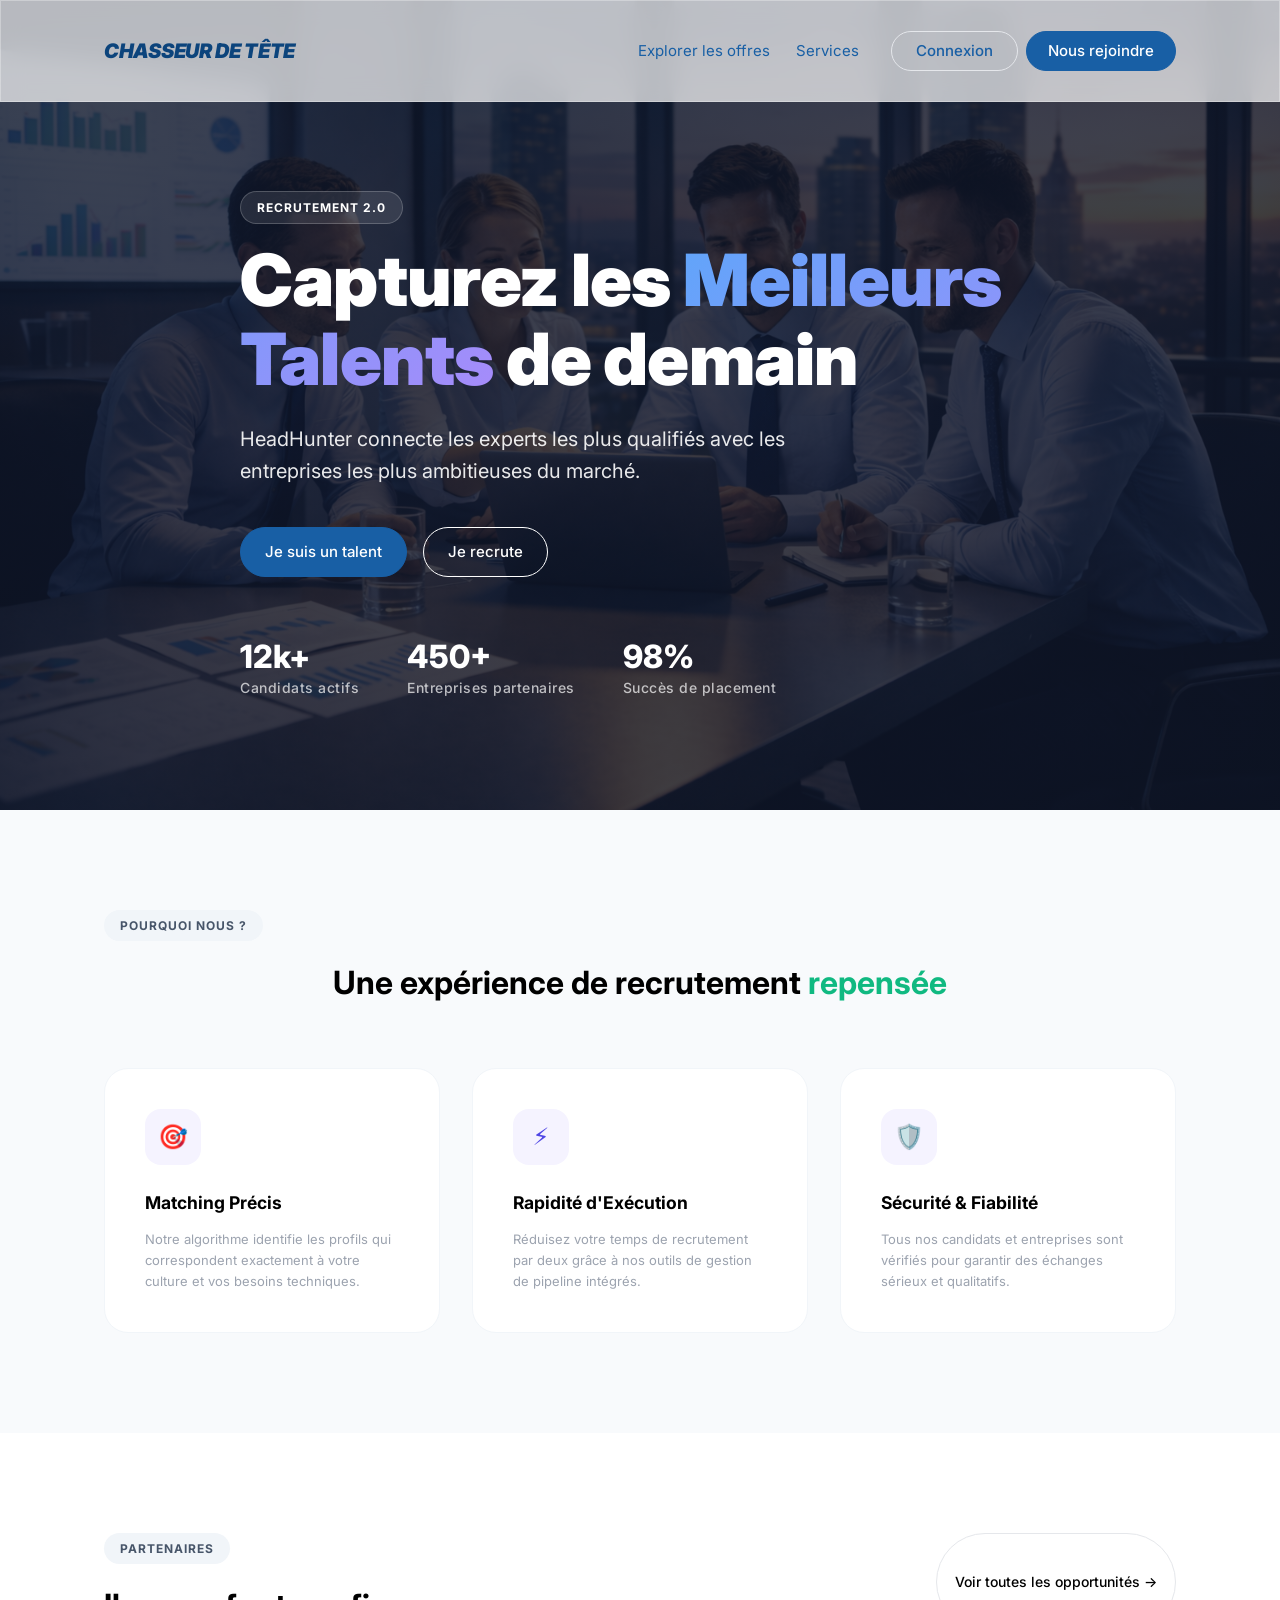
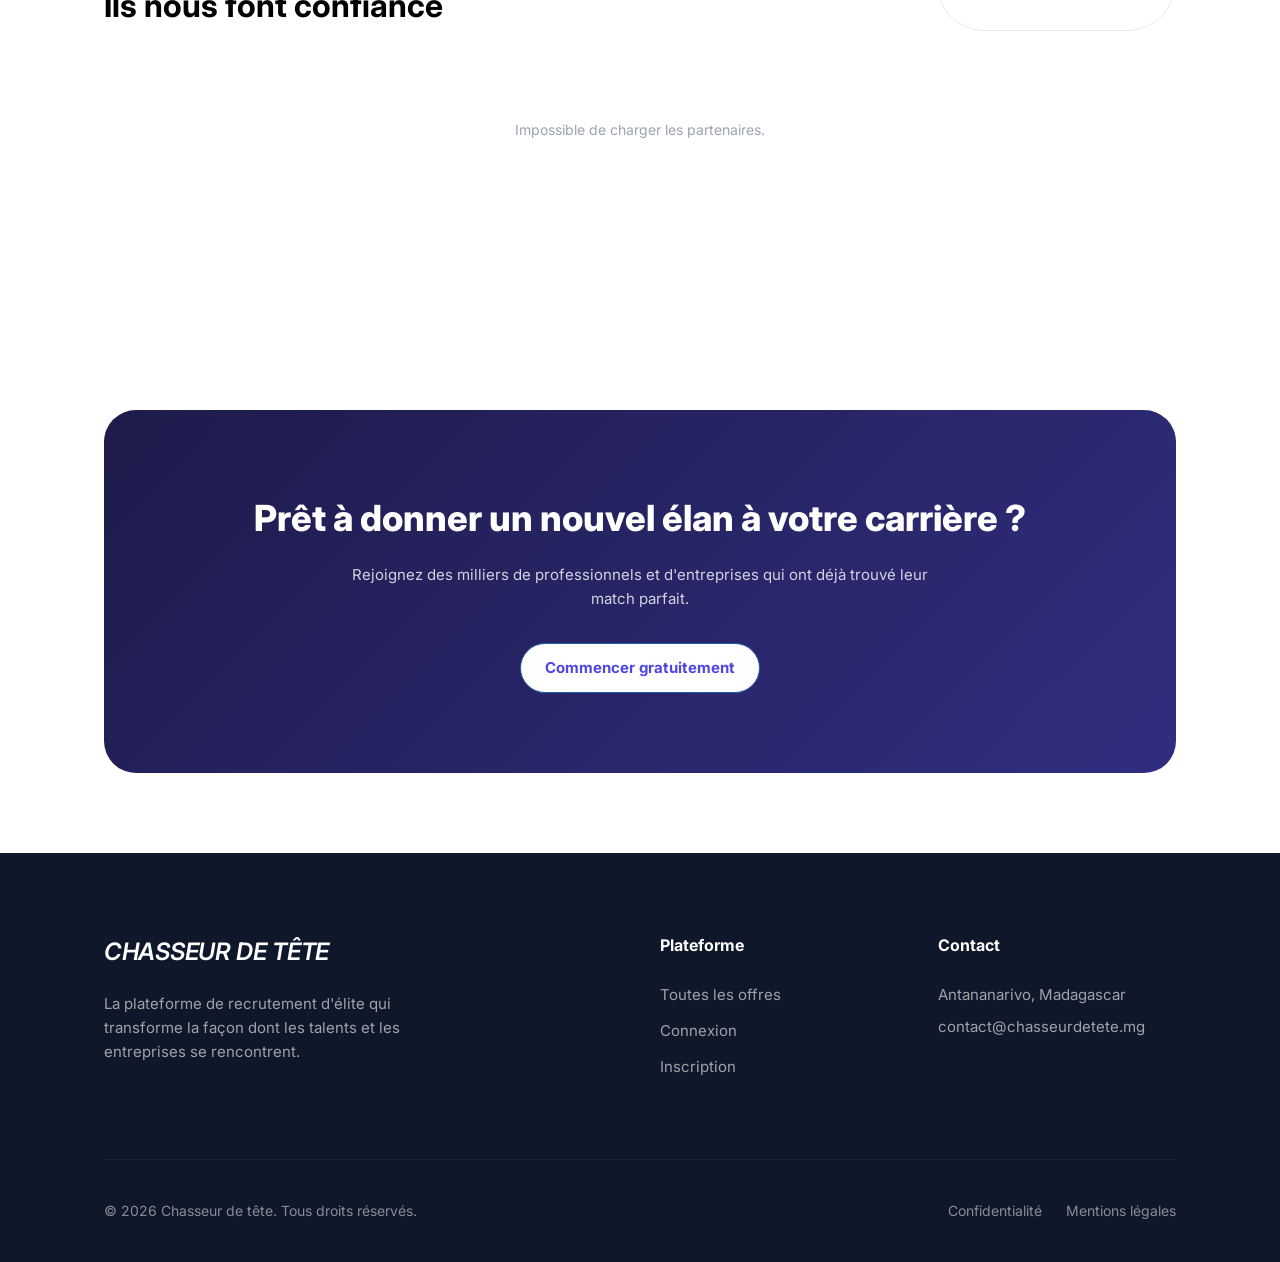
==== commit 734ddecd: "version commence ok" ====
--- a/projetv/index.html
+++ b/projetv/index.html
@@ -3,7 +3,7 @@
 <head>
   <meta charset="UTF-8" />
   <meta name="viewport" content="width=device-width, initial-scale=1.0" />
-  <title>HeadHunter — L'élite du recrutement</title>
+  <title>Plateforme de recrutement</title>
   <link rel="stylesheet" href="style.css" />
   <link rel="stylesheet" href="https://fonts.googleapis.com/css2?family=Inter:wght@400;500;600;700;800;900&display=swap">
 </head>
@@ -30,17 +30,26 @@
     <div class="container">
       <div class="hero-content">
         <span class="section-tag" style="background: rgba(255,255,255,0.1); color: white; border: 1px solid rgba(255,255,255,0.2);">Recrutement 2.0</span>
-        <h1>Capturez les <span class="gradient-text">Meilleurs Talents</span> de demain.</h1>
+        <h1>Capturez les <span class="gradient-text">Meilleurs Talents</span> de demain</h1>
         <p>HeadHunter connecte les experts les plus qualifiés avec les entreprises les plus ambitieuses du marché.</p>
         <div class="flex gap-4">
           <a href="register.html?role=candidat" class="btn btn-primary btn-lg" style="border-radius: 100px;">Je suis un talent</a>
           <a href="register.html?role=entreprise" class="btn btn-outline btn-lg" style="border-radius: 100px; color: white; border-color: white;">Je recrute</a>
         </div>
         
-        <div class="flex gap-10 mt-12" style="margin-top: 60px; opacity: 0.8;">
-          <div><div style="font-size: 24px; font-weight: 800;">12k+</div><div class="text-xs">Candidats actifs</div></div>
-          <div><div style="font-size: 24px; font-weight: 800;">450+</div><div class="text-xs">Entreprises partenaires</div></div>
-          <div><div style="font-size: 24px; font-weight: 800;">98%</div><div class="text-xs">Succès de placement</div></div>
+        <div class="hero-stats-premium">
+          <div class="stat-block">
+            <span class="stat-value">12k+</span>
+            <span class="stat-desc">Candidats actifs</span>
+          </div>
+          <div class="stat-block">
+            <span class="stat-value">450+</span>
+            <span class="stat-desc">Entreprises partenaires</span>
+          </div>
+          <div class="stat-block">
+            <span class="stat-value">98%</span>
+            <span class="stat-desc">Succès de placement</span>
+          </div>
         </div>
       </div>
     </div>
--- a/projetv/style.css
+++ b/projetv/style.css
@@ -14,6 +14,7 @@
   --green-50: #EAF3DE; --green-700:#27500A;
   --red-50:   #FCEBEB; --red-600:  #6b0202;
   --white:    #FFFFFF;
+  --primary:  #4f46e5;
   --radius-sm: 6px; --radius-md: 10px; --radius-lg: 14px;
   --shadow:   0 1px 3px rgba(0,0,0,.08), 0 1px 2px rgba(0,0,0,.04);
   --shadow-md:0 4px 16px rgba(0,0,0,.08);
@@ -65,6 +66,14 @@
 .btn-success { background: var(--green-50); color: var(--green-700); border-color: #C0DD97; }
 .btn:disabled { opacity: .55; cursor: not-allowed; }
 
+.btn-icon {
+  width: 32px; height: 32px; border-radius: 50%;
+  display: flex; align-items: center; justify-content: center;
+  background: var(--gray-50); border: 1px solid var(--gray-200);
+  color: var(--gray-600); cursor: pointer; transition: all var(--transition);
+}
+.btn-icon:hover { background: var(--blue-50); color: var(--blue-600); border-color: var(--blue-400); }
+
 /* ─── Navbar ────────────────────────── */
 .navbar {
   position: sticky; top: 0; z-index: 100;
@@ -74,7 +83,7 @@
 .nav-inner { display: flex; align-items: center; height: 60px; gap: 32px; }
 .logo { font-size: 30px; font-weight: 600; color: var(--blue-800); letter-spacing: -.3px; }
 .nav-links { display: flex; align-items: center; gap: 6px; margin-left: auto; }
-.nav-links li a { font-size: 20px; color: var(--blue-600); padding: 6px 10px; border-radius: var(--radius-sm); }
+.nav-links li a { font-size: 15px; color: var(--blue-600); padding: 6px 10px; border-radius: var(--radius-sm); }
 .nav-links li a:hover { color: var(--gray-900); background: var(--gray-100); }
 .nav-links #navAuth { display: flex; gap: 8px; margin-left: 16px; }
 .hamburger { display: none; flex-direction: column; gap: 5px; background: none; border: none; cursor: pointer; padding: 4px; }
@@ -119,7 +128,7 @@
 .badge-blue  { font-size: 11px; padding: 3px 8px; background: var(--blue-50);  color: var(--blue-800);  border-radius: 10px; margin-left: auto; }
 
 /* ─── Sections ──────────────────────── */
-.section{background-color: var(--gray-400);}
+.section { background-color: transparent; }
 .section-title { font-size: 32px; font-weight: 700; text-align: center; margin-bottom: 12px; }
 .section-sub   { text-align: center; color: var(--gray-600); margin-bottom: 48px; font-size: 16px; }
 .section-header { display: flex; justify-content: space-between; align-items: center; margin-bottom: 24px; }
@@ -269,6 +278,7 @@
 .card-title { font-size: 15px; font-weight: 600; margin-bottom: 16px; }
 .grid-2  { display: grid; grid-template-columns: 1fr 1fr; gap: 16px; }
 .grid-3  { display: grid; grid-template-columns: 1fr 1fr 1fr; gap: 16px; }
+.grid-4  { display: grid; grid-template-columns: repeat(4, 1fr); gap: 16px; }
 
 /* Table */
 .table-wrap { overflow-x: auto; }
@@ -297,6 +307,7 @@
 .conv-avatar { width: 38px; height: 38px; border-radius: 50%; background: var(--blue-50); color: var(--blue-800); display: flex; align-items: center; justify-content: center; font-size: 13px; font-weight: 600; flex-shrink: 0; }
 .conv-name   { font-size: 14px; font-weight: 500; color: var(--gray-900); }
 .conv-last   { font-size: 12px; color: var(--gray-400); margin-top: 2px; white-space: nowrap; overflow: hidden; text-overflow: ellipsis; max-width: 160px; }
+.unread-badge { min-width: 18px; height: 18px; padding: 0 5px; border-radius: 9px; background: var(--blue-600); color: white; font-size: 10px; font-weight: 700; display: flex; align-items: center; justify-content: center; margin-left: auto; }
 .chat-area   { flex: 1; display: flex; flex-direction: column; }
 .chat-header { height: 56px; border-bottom: 1px solid var(--gray-200); display: flex; align-items: center; padding: 0 20px; gap: 12px; }
 .chat-messages { flex: 1; overflow-y: auto; padding: 20px; display: flex; flex-direction: column; gap: 12px; }
@@ -354,9 +365,9 @@
 
 /* Utility */
 .flex { display: flex; } .items-center { align-items: center; } .justify-between { justify-content: space-between; }
-.gap-2 { gap: 8px; } .gap-3 { gap: 12px; } .gap-4 { gap: 16px; }
-.mt-1 { margin-top: 4px; } .mt-2 { margin-top: 8px; } .mt-3 { margin-top: 12px; } .mt-4 { margin-top: 16px; }
-.mb-2 { margin-bottom: 8px; } .mb-3 { margin-bottom: 12px; } .mb-4 { margin-bottom: 16px; }
+.gap-2 { gap: 8px; } .gap-3 { gap: 12px; } .gap-4 { gap: 16px; } .gap-6 { gap: 24px; } .gap-10 { gap: 40px; }
+.mt-1 { margin-top: 4px; } .mt-2 { margin-top: 8px; } .mt-3 { margin-top: 12px; } .mt-4 { margin-top: 16px; } .mt-12 { margin-top: 48px; }
+.mb-2 { margin-bottom: 8px; } .mb-3 { margin-bottom: 12px; } .mb-4 { margin-bottom: 16px; } .mb-10 { margin-bottom: 40px; }
 .text-sm { font-size: 13px; } .text-xs { font-size: 12px; }
 .text-muted { color: var(--gray-400); } .text-primary { color: var(--gray-900); }
 .font-medium { font-weight: 500; } .font-bold { font-weight: 700; }
@@ -1094,6 +1105,216 @@
   margin-bottom: 20px;
 }
 
+/* ─── Modal ─────────────────────────── */
+.modal {
+  display: none;
+  position: fixed;
+  inset: 0;
+  z-index: 1000;
+  align-items: center;
+  justify-content: center;
+  background: rgba(0,0,0,0.5);
+  animation: fadeIn 0.2s ease;
+}
+
+@keyframes fadeIn {
+  from { opacity: 0; }
+  to { opacity: 1; }
+}
+
+.modal-overlay {
+  position: absolute;
+  inset: 0;
+  cursor: pointer;
+}
+
+.modal-content {
+  position: relative;
+  z-index: 1;
+  background: white;
+  border-radius: 12px;
+  box-shadow: 0 20px 60px rgba(0,0,0,0.15);
+  animation: slideUp 0.3s ease;
+  max-width: 90%;
+}
+
+@keyframes slideUp {
+  from { transform: translateY(20px); opacity: 0; }
+  to { transform: translateY(0); opacity: 1; }
+}
+
+.modal-header {
+  display: flex;
+  justify-content: space-between;
+  align-items: center;
+  padding: 24px;
+  border-bottom: 1px solid #e2e8f0;
+}
+
+.modal-header h2 {
+  margin: 0;
+  font-size: 20px;
+  font-weight: 700;
+  color: #1e293b;
+}
+
+.modal-close {
+  background: none;
+  border: none;
+  font-size: 24px;
+  cursor: pointer;
+  color: #94a3b8;
+  transition: color 0.2s ease;
+  padding: 0;
+  width: 32px;
+  height: 32px;
+  display: flex;
+  align-items: center;
+  justify-content: center;
+}
+
+.modal-close:hover {
+  color: #1e293b;
+}
+
+.modal-body {
+  padding: 24px;
+}
+
+.modal-footer {
+  display: flex;
+  justify-content: flex-end;
+  gap: 12px;
+  padding: 24px;
+  border-top: 1px solid #e2e8f0;
+  background: #f8fafc;
+}
+
+/* ─── File Upload ────────────────────── */
+.file-upload {
+  position: relative;
+  display: flex;
+  flex-direction: column;
+  gap: 8px;
+}
+
+.file-upload input[type="file"] {
+  display: none;
+}
+
+.file-upload-label {
+  display: flex;
+  align-items: center;
+  justify-content: center;
+  gap: 12px;
+  padding: 24px;
+  border: 2px dashed #cbd5e1;
+  border-radius: 10px;
+  background: #f8fafc;
+  cursor: pointer;
+  transition: all 0.2s ease;
+  font-size: 14px;
+  font-weight: 500;
+  color: #475569;
+}
+
+.file-upload-label:hover {
+  border-color: var(--primary);
+  background: #f1f5f9;
+  color: var(--primary);
+}
+
+.file-upload-label svg {
+  width: 24px;
+  height: 24px;
+  opacity: 0.6;
+}
+
+.file-name {
+  display: block;
+  font-size: 12px;
+  color: #64748b;
+  padding: 0 4px;
+}
+
+/* ─── Modern File Upload ────────────── */
+.file-upload-modern {
+  position: relative;
+}
+
+.file-drop-area {
+  display: flex;
+  align-items: center;
+  gap: 16px;
+  padding: 16px;
+  background: #f8fafc;
+  border: 2px dashed #e2e8f0;
+  border-radius: 12px;
+  cursor: pointer;
+  transition: all 0.2s ease;
+}
+
+.file-drop-area:hover {
+  border-color: var(--primary);
+  background: #f1f5f9;
+}
+
+.file-upload-modern.has-file .file-drop-area {
+  border-style: solid;
+  border-color: #10b981;
+  background: #f0fdf4;
+}
+
+.icon-circle {
+  width: 44px;
+  height: 44px;
+  border-radius: 12px;
+  background: white;
+  display: flex;
+  align-items: center;
+  justify-content: center;
+  color: #64748b;
+  box-shadow: 0 2px 8px rgba(0,0,0,0.05);
+}
+
+.file-upload-modern.has-file .icon-circle {
+  color: #10b981;
+}
+
+.file-info {
+  display: flex;
+  flex-direction: column;
+  gap: 2px;
+}
+
+.file-main-text {
+  font-size: 14px;
+  font-weight: 600;
+  color: #1e293b;
+}
+
+.file-sub-text {
+  font-size: 12px;
+  color: #64748b;
+}
+
+.file-upload-modern.has-file .file-main-text {
+  color: #065f46;
+}
+
+/* ─── Utility Classes ────────────────── */
+.mb-4 {
+  margin-bottom: 16px;
+}
+
+.flex {
+  display: flex;
+}
+
+.flex-col {
+  flex-direction: column;
+}
+
 .job-card-footer {
   display: flex;
   justify-content: space-between;
@@ -1136,6 +1357,34 @@
   opacity: 0.9;
   margin-bottom: 40px;
   max-width: 600px;
+}
+
+.hero-stats-premium {
+  display: flex;
+  gap: 48px;
+  margin-top: 64px;
+  flex-wrap: wrap;
+}
+
+.stat-block {
+  display: flex;
+  flex-direction: column;
+  gap: 4px;
+}
+
+.stat-value {
+  font-size: 32px;
+  font-weight: 800;
+  color: white;
+  line-height: 1;
+}
+
+.stat-desc {
+  font-size: 14px;
+  font-weight: 500;
+  color: rgba(255, 255, 255, 0.7);
+  letter-spacing: 0.5px;
+  white-space: nowrap;
 }
 
 .gradient-text {
@@ -1210,3 +1459,470 @@
   color: white;
   margin: 80px 0;
 }
+/* ─── UTILITIES ────────────────────────── */
+.flex { display: flex; }
+.flex-center { display: flex; align-items: center; justify-content: center; }
+.flex-column { flex-direction: column; }
+.gap-2 { gap: 8px; }
+.gap-3 { gap: 12px; }
+.gap-4 { gap: 16px; }
+
+/* ─── MESSAGERIE STYLES ────────────────────────── */
+.conversations-grid {
+  display: flex;
+  flex-direction: column;
+  gap: 12px;
+}
+
+.conversation-item {
+  display: flex;
+  align-items: center;
+  gap: 16px;
+  padding: 16px;
+  border-radius: 12px;
+  border: 1px solid var(--gray-100);
+  transition: all 0.2s ease;
+  cursor: pointer;
+  background: var(--white);
+}
+
+.conversation-item:hover {
+  border-color: var(--primary);
+  background: #f8fafc;
+  transform: translateY(-2px);
+  box-shadow: 0 4px 12px rgba(0,0,0,0.05);
+}
+
+.conv-avatar {
+  width: 48px;
+  height: 48px;
+  border-radius: 50%;
+  background: var(--gray-100);
+  color: var(--primary);
+  display: flex;
+  align-items: center;
+  justify-content: center;
+  font-weight: 700;
+  font-size: 18px;
+  flex-shrink: 0;
+}
+
+.conv-info {
+  flex: 1;
+  min-width: 0;
+}
+
+.conv-header {
+  display: flex;
+  justify-content: space-between;
+  align-items: center;
+  margin-bottom: 4px;
+}
+
+.conv-name {
+  font-weight: 700;
+  color: var(--gray-900);
+}
+
+.conv-date {
+  font-size: 12px;
+  color: var(--gray-500);
+}
+
+.conv-last {
+  display: flex;
+  justify-content: space-between;
+  align-items: center;
+  gap: 12px;
+}
+
+.last-text {
+  font-size: 14px;
+  color: var(--gray-600);
+  white-space: nowrap;
+  overflow: hidden;
+  text-overflow: ellipsis;
+}
+
+.unread-badge {
+  background: var(--primary);
+  color: white;
+  font-size: 11px;
+  font-weight: 700;
+  padding: 2px 8px;
+  border-radius: 10px;
+  flex-shrink: 0;
+}
+
+/* ─── MESSAGERIE PRO STYLES ────────────────────── */
+.messaging-container {
+  display: flex;
+  height: 600px;
+  background: white;
+  border-radius: 16px;
+  overflow: hidden;
+  border: 1px solid var(--gray-200);
+  box-shadow: 0 4px 20px rgba(0,0,0,0.05);
+}
+
+.conversations-sidebar {
+  width: 320px;
+  border-right: 1px solid var(--gray-200);
+  display: flex;
+  flex-direction: column;
+  background: #fcfcfd;
+}
+
+.conv-list-header {
+  padding: 20px;
+  border-bottom: 1px solid var(--gray-100);
+  font-weight: 800;
+  font-size: 18px;
+}
+
+.conversations-list-pro {
+  flex: 1;
+  overflow-y: auto;
+}
+
+.chat-window {
+  flex: 1;
+  display: flex;
+  flex-direction: column;
+  background: white;
+}
+
+.chat-header {
+  padding: 16px 24px;
+  border-bottom: 1px solid var(--gray-100);
+  display: flex;
+  align-items: center;
+  gap: 12px;
+}
+
+.chat-messages {
+  flex: 1;
+  padding: 24px;
+  overflow-y: auto;
+  display: flex;
+  flex-direction: column;
+  gap: 16px;
+  background: #f8fafc;
+}
+
+.message-bubble {
+  max-width: 70%;
+  padding: 12px 16px;
+  border-radius: 16px;
+  font-size: 14px;
+  line-height: 1.5;
+  position: relative;
+}
+
+.message-sent {
+  align-self: flex-end;
+  background: var(--primary);
+  color: white;
+  border-bottom-right-radius: 4px;
+}
+
+.message-received {
+  align-self: flex-start;
+  background: white;
+  color: var(--gray-800);
+  border: 1px solid var(--gray-200);
+  border-bottom-left-radius: 4px;
+}
+
+.message-time {
+  font-size: 10px;
+  opacity: 0.7;
+  margin-top: 4px;
+  display: block;
+  text-align: right;
+}
+
+.chat-input-area {
+  padding: 20px;
+  border-top: 1px solid var(--gray-100);
+  display: flex;
+  gap: 12px;
+  background: white;
+}
+
+.chat-input-wrapper {
+  flex: 1;
+  position: relative;
+}
+
+.chat-input {
+  width: 100%;
+  padding: 12px 16px;
+  border-radius: 12px;
+  border: 1px solid var(--gray-200);
+  outline: none;
+  transition: all 0.2s;
+}
+
+.chat-input:focus {
+  border-color: var(--primary);
+  box-shadow: 0 0 0 3px rgba(37, 99, 235, 0.1);
+}
+
+/* ─── MESSAGERIE PRO STYLES ────────────────────── */
+.messaging-container {
+  display: flex;
+  height: calc(100vh - 200px);
+  min-height: 600px;
+  background: white;
+  border-radius: 12px;
+  overflow: hidden;
+  border: 1px solid var(--gray-200);
+  margin-top: 20px;
+}
+
+.conversations-sidebar {
+  width: 300px;
+  border-right: 1px solid var(--gray-200);
+  display: flex;
+  flex-direction: column;
+  background: #fcfcfd;
+}
+
+.conv-list-header {
+  padding: 16px 20px;
+  border-bottom: 1px solid var(--gray-100);
+  font-weight: 700;
+  font-size: 15px;
+  background: white;
+}
+
+.conversations-list-pro {
+  flex: 1;
+  overflow-y: auto;
+}
+
+.chat-window {
+  flex: 1;
+  display: flex;
+  flex-direction: column;
+  background: white;
+  position: relative;
+}
+
+.chat-header {
+  padding: 12px 20px;
+  border-bottom: 1px solid var(--gray-100);
+  display: flex;
+  align-items: center;
+  gap: 12px;
+  background: white;
+  z-index: 10;
+}
+
+.chat-messages {
+  flex: 1;
+  padding: 20px;
+  overflow-y: auto;
+  display: flex;
+  flex-direction: column;
+  gap: 12px;
+  background: #f8fafc;
+}
+
+.message-bubble {
+  max-width: 75%;
+  padding: 10px 14px;
+  border-radius: 14px;
+  font-size: 14px;
+  line-height: 1.4;
+  position: relative;
+  word-wrap: break-word;
+}
+
+.message-sent {
+  align-self: flex-end;
+  background: var(--primary);
+  color: white;
+  border-bottom-right-radius: 2px;
+}
+
+.message-received {
+  align-self: flex-start;
+  background: white;
+  color: var(--gray-800);
+  border: 1px solid var(--gray-200);
+  border-bottom-left-radius: 2px;
+}
+
+.message-time {
+  font-size: 10px;
+  opacity: 0.7;
+  margin-top: 4px;
+  display: block;
+}
+
+.message-sent .message-time { text-align: right; }
+
+.chat-input-area {
+  padding: 16px;
+  border-top: 1px solid var(--gray-100);
+  display: flex;
+  gap: 10px;
+  background: white;
+}
+
+.chat-input {
+  flex: 1;
+  padding: 10px 16px;
+  border-radius: 20px;
+  border: 1px solid var(--gray-200);
+  outline: none;
+  font-size: 14px;
+  transition: all 0.2s;
+}
+
+.chat-input:focus {
+  border-color: var(--primary);
+  box-shadow: 0 0 0 3px rgba(79, 70, 229, 0.1);
+}
+
+.conv-item-pro {
+  padding: 12px 16px;
+  border-bottom: 1px solid #f1f5f9;
+  cursor: pointer;
+  transition: all 0.2s;
+  display: flex;
+  gap: 12px;
+  align-items: center;
+}
+
+.conv-item-pro:hover { background: #f1f5f9; }
+.conv-item-pro.active {
+  background: #eff6ff;
+  border-left: 3px solid var(--primary);
+}
+
+.conv-avatar-sm {
+  width: 36px;
+  height: 36px;
+  border-radius: 50%;
+  background: var(--gray-100);
+  color: var(--primary);
+  display: flex;
+  align-items: center;
+  justify-content: center;
+  font-weight: 700;
+  font-size: 13px;
+  flex-shrink: 0;
+}
+
+.msg-empty {
+  height: 100%;
+  display: flex;
+  flex-direction: column;
+  align-items: center;
+  justify-content: center;
+  color: var(--gray-400);
+  text-align: center;
+  padding: 40px;
+}
+
+/* ─── PREMIUM SIMPLE MESSAGE STYLES ─── */
+.conversations-grid {
+  display: grid;
+  grid-template-columns: repeat(auto-fill, minmax(320px, 1fr));
+  gap: 20px;
+  padding: 8px 0;
+}
+
+.conversation-item {
+  display: flex;
+  align-items: flex-start;
+  gap: 16px;
+  padding: 20px;
+  border-radius: 16px;
+  border: 1px solid #f1f5f9;
+  background: white;
+  transition: all 0.3s cubic-bezier(0.4, 0, 0.2, 1);
+  box-shadow: 0 2px 10px rgba(0,0,0,0.02);
+  cursor: pointer;
+}
+
+.conversation-item:hover {
+  transform: translateY(-4px);
+  box-shadow: 0 12px 24px rgba(0,0,0,0.06);
+  border-color: #e2e8f0;
+}
+
+.conv-avatar {
+  width: 52px;
+  height: 52px;
+  border-radius: 14px;
+  background: linear-gradient(135deg, #3b82f6 0%, #2563eb 100%);
+  color: white;
+  display: flex;
+  align-items: center;
+  justify-content: center;
+  font-weight: 800;
+  font-size: 18px;
+  flex-shrink: 0;
+  box-shadow: 0 4px 12px rgba(37, 99, 235, 0.2);
+}
+
+.conv-info {
+  flex: 1;
+  min-width: 0;
+  display: flex;
+  flex-direction: column;
+  gap: 6px;
+}
+
+.conv-header {
+  display: flex;
+  justify-content: space-between;
+  align-items: flex-start;
+  margin-bottom: 2px;
+}
+
+.conv-name {
+  font-weight: 700;
+  color: #0f172a;
+  font-size: 16px;
+}
+
+.conv-date {
+  font-size: 12px;
+  color: #64748b;
+  font-weight: 500;
+  background: #f8fafc;
+  padding: 2px 8px;
+  border-radius: 12px;
+}
+
+.conv-last {
+  display: flex;
+  justify-content: space-between;
+  align-items: center;
+  gap: 12px;
+}
+
+.last-text {
+  font-size: 14px;
+  color: #475569;
+  white-space: nowrap;
+  overflow: hidden;
+  text-overflow: ellipsis;
+  line-height: 1.5;
+}
+
+.unread-badge {
+  background: linear-gradient(135deg, #ef4444 0%, #dc2626 100%);
+  color: white;
+  font-size: 12px;
+  font-weight: 700;
+  padding: 2px 10px;
+  border-radius: 12px;
+  flex-shrink: 0;
+  box-shadow: 0 2px 8px rgba(239, 68, 68, 0.3);
+}
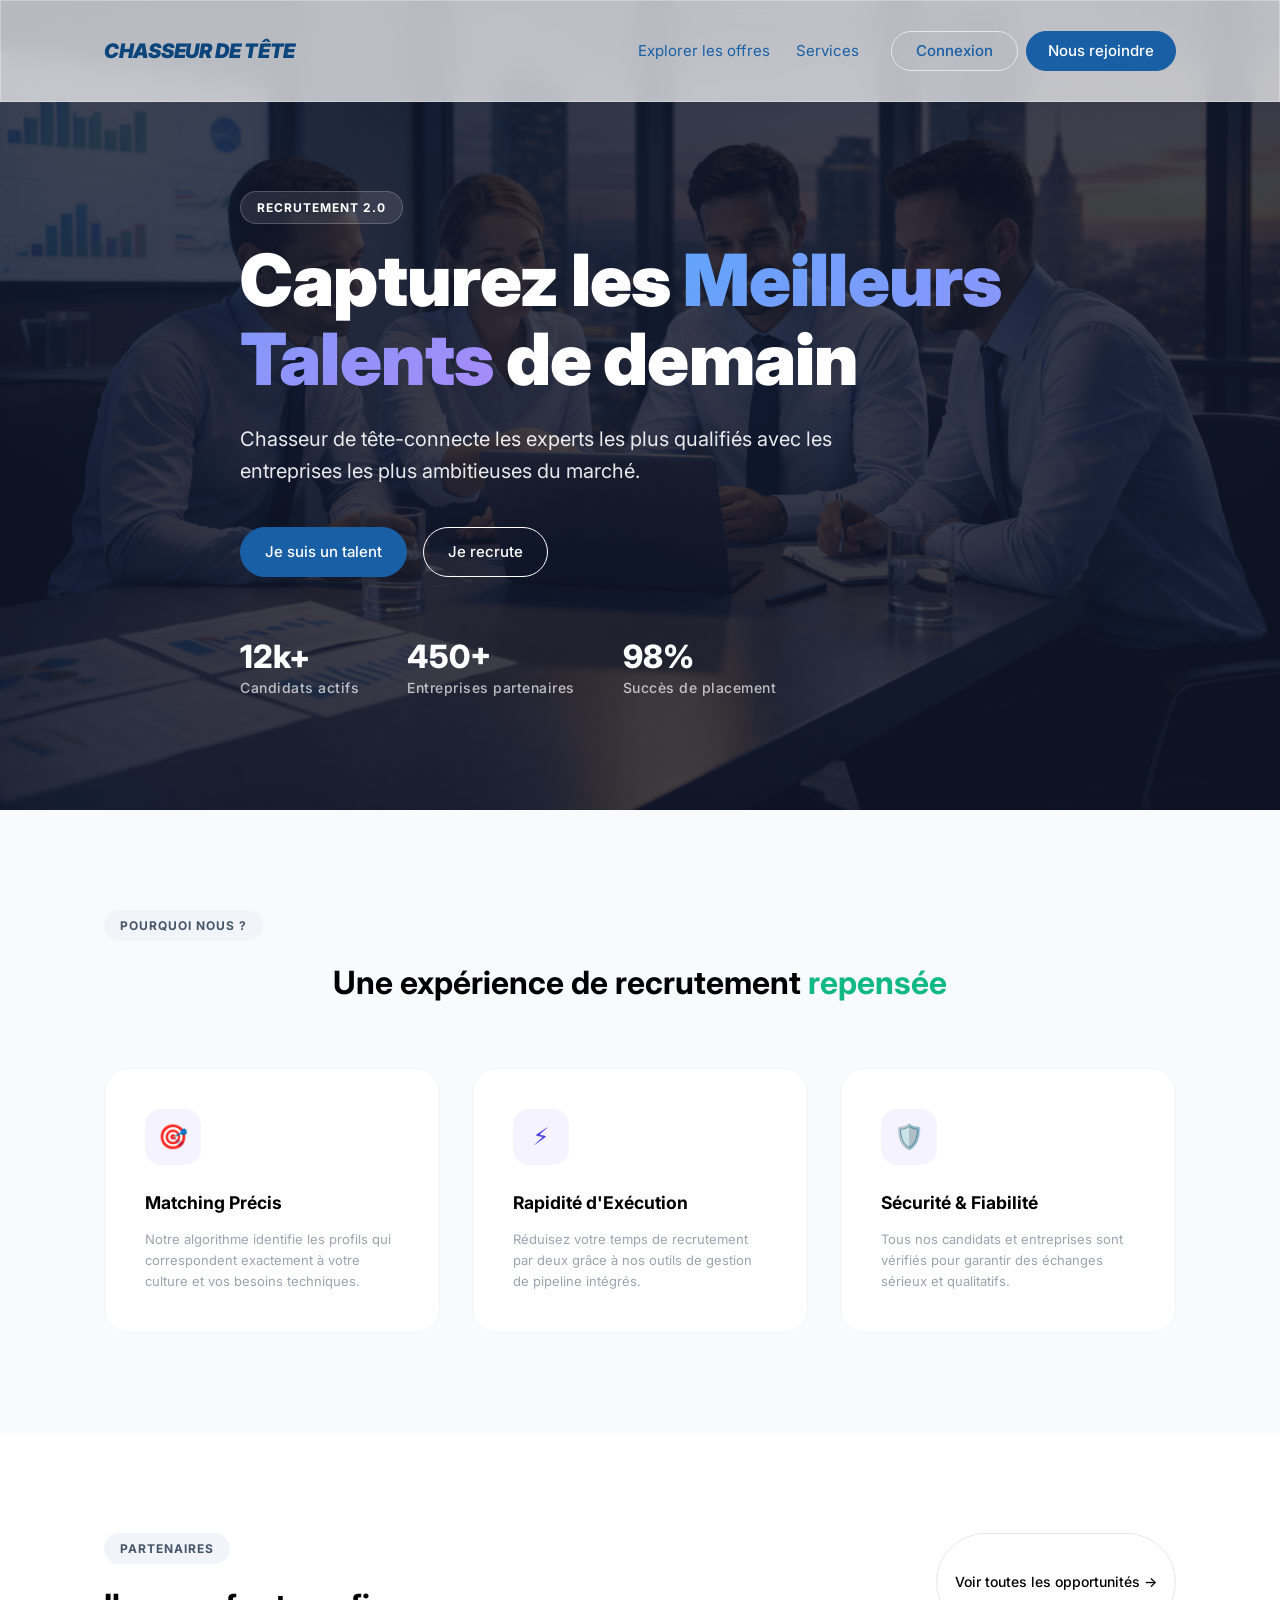
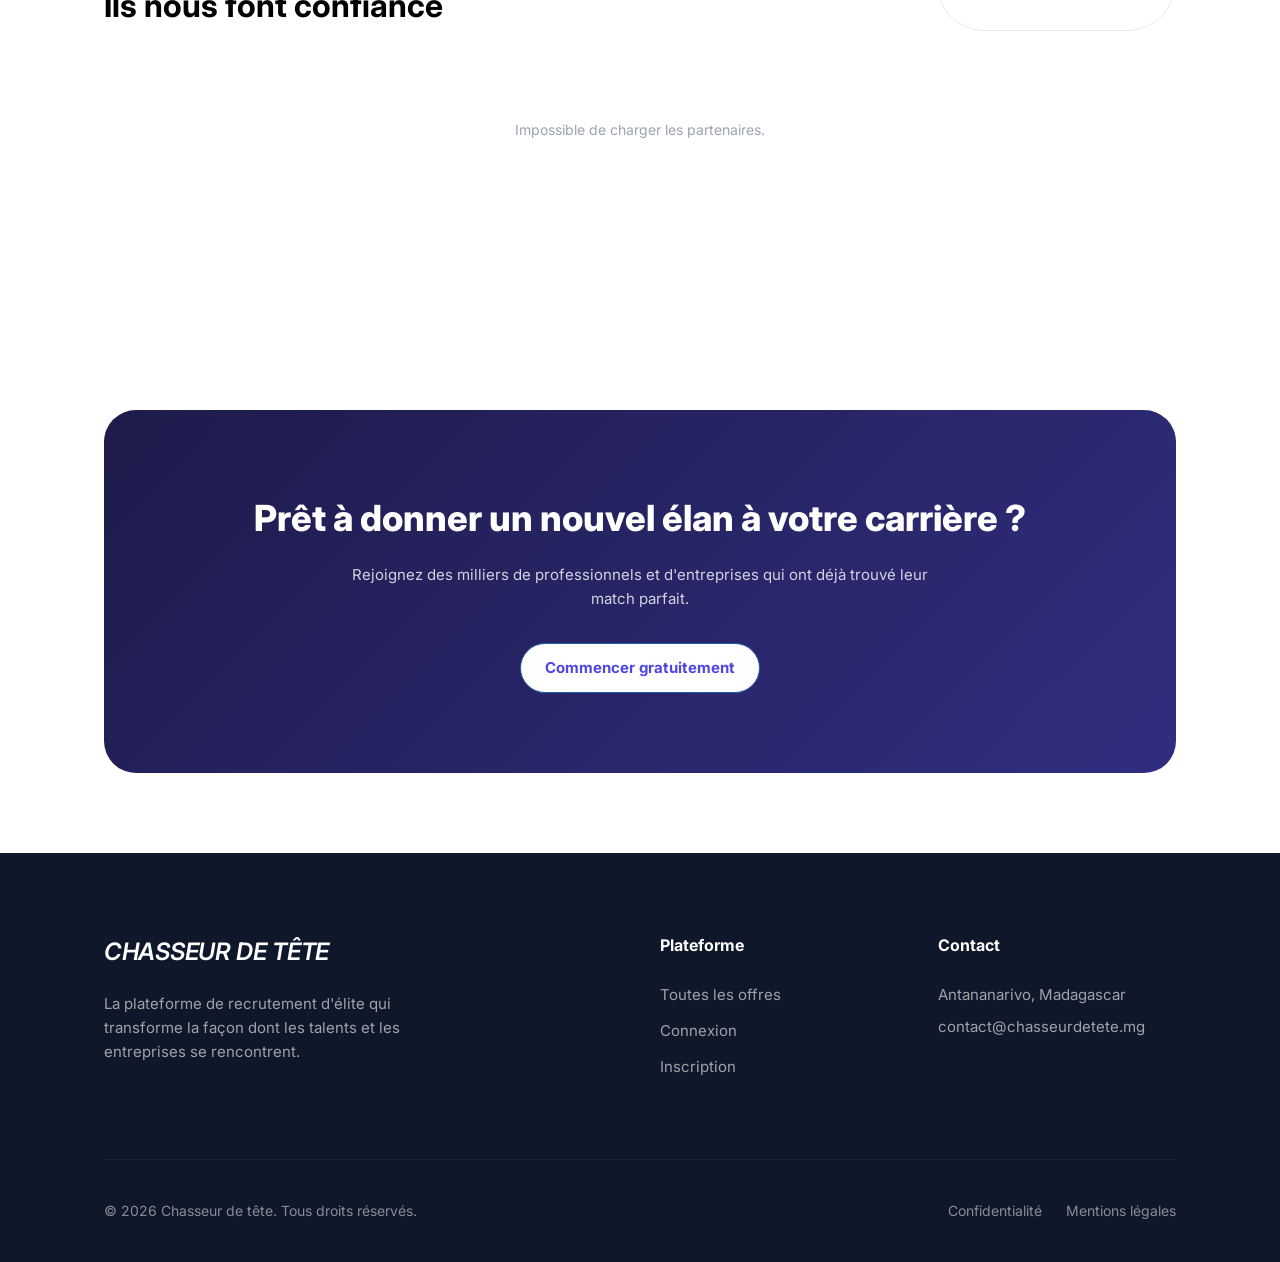
==== commit dcb022e8: "mises a jour" ====
--- a/projetv/index.html
+++ b/projetv/index.html
@@ -31,7 +31,7 @@
       <div class="hero-content">
         <span class="section-tag" style="background: rgba(255,255,255,0.1); color: white; border: 1px solid rgba(255,255,255,0.2);">Recrutement 2.0</span>
         <h1>Capturez les <span class="gradient-text">Meilleurs Talents</span> de demain</h1>
-        <p>HeadHunter connecte les experts les plus qualifiés avec les entreprises les plus ambitieuses du marché.</p>
+        <p>Chasseur de tête-connecte les experts les plus qualifiés avec les entreprises les plus ambitieuses du marché.</p>
         <div class="flex gap-4">
           <a href="register.html?role=candidat" class="btn btn-primary btn-lg" style="border-radius: 100px;">Je suis un talent</a>
           <a href="register.html?role=entreprise" class="btn btn-outline btn-lg" style="border-radius: 100px; color: white; border-color: white;">Je recrute</a>
